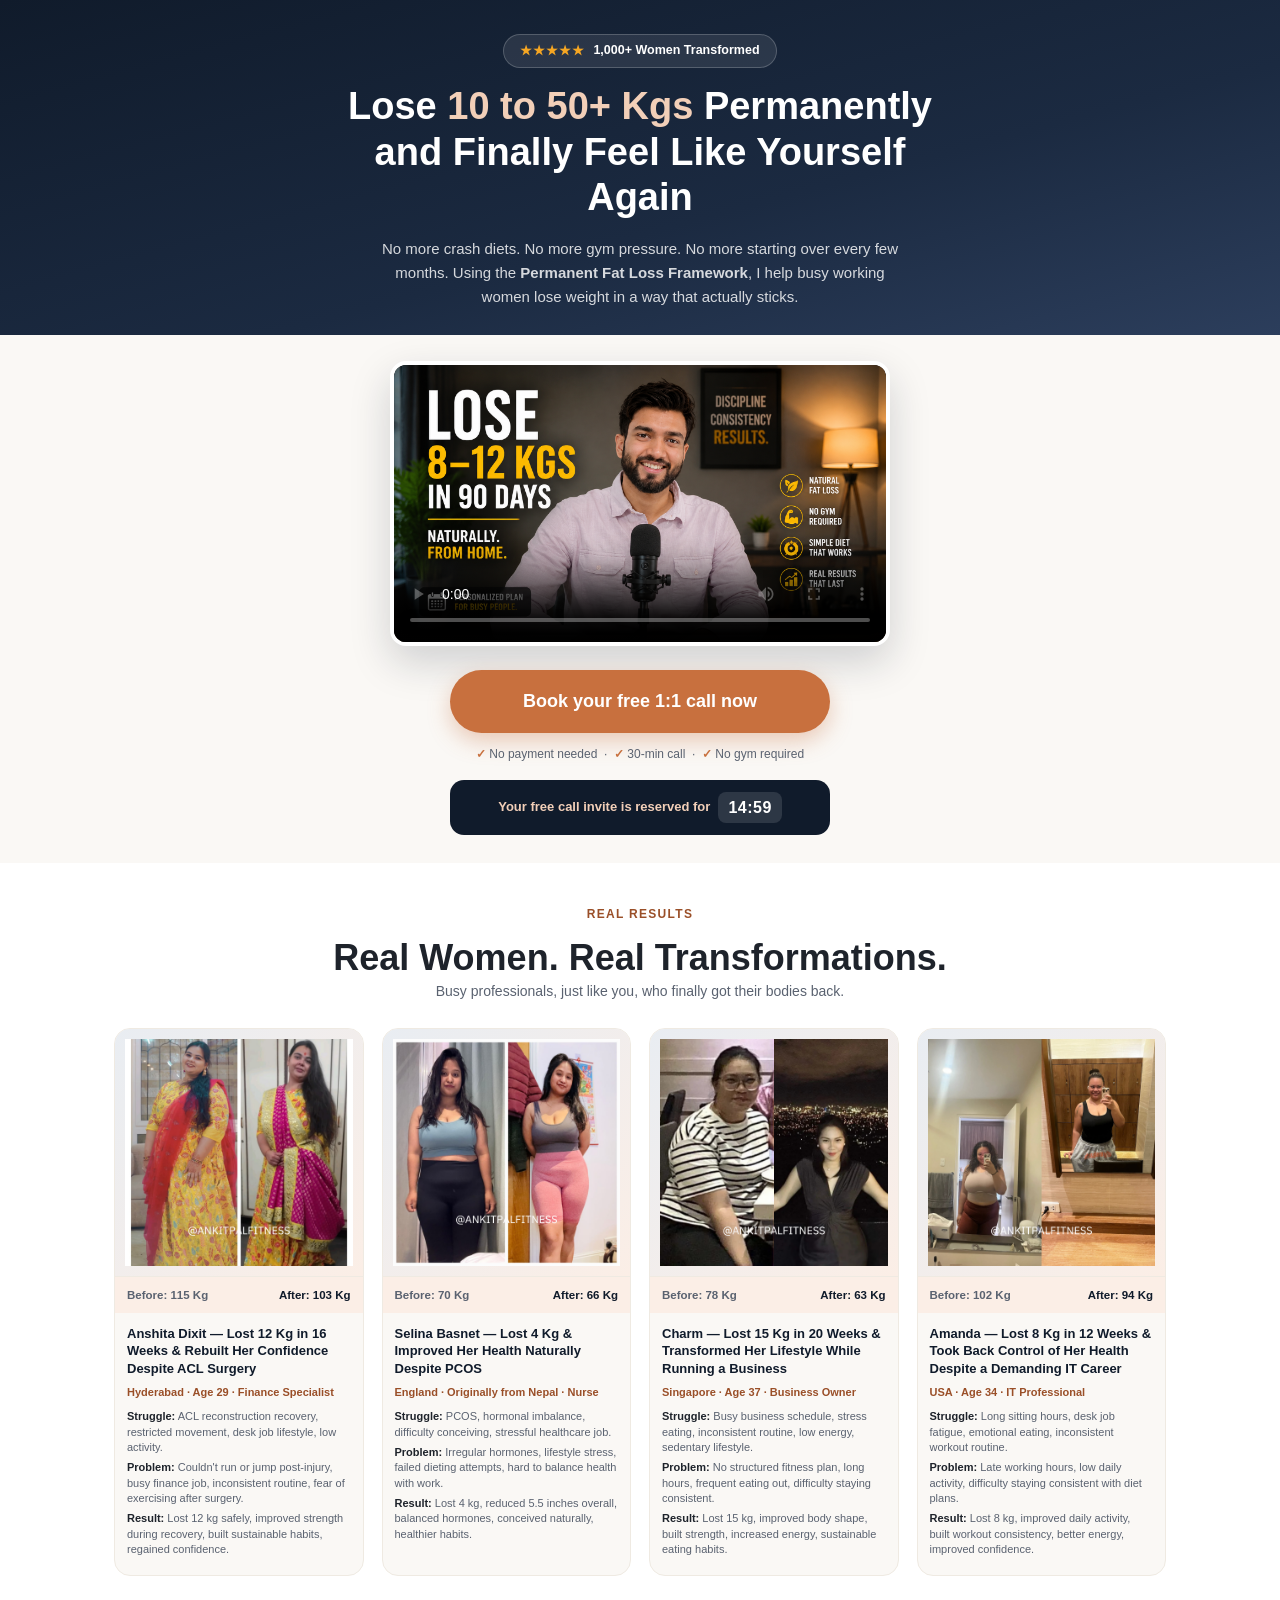
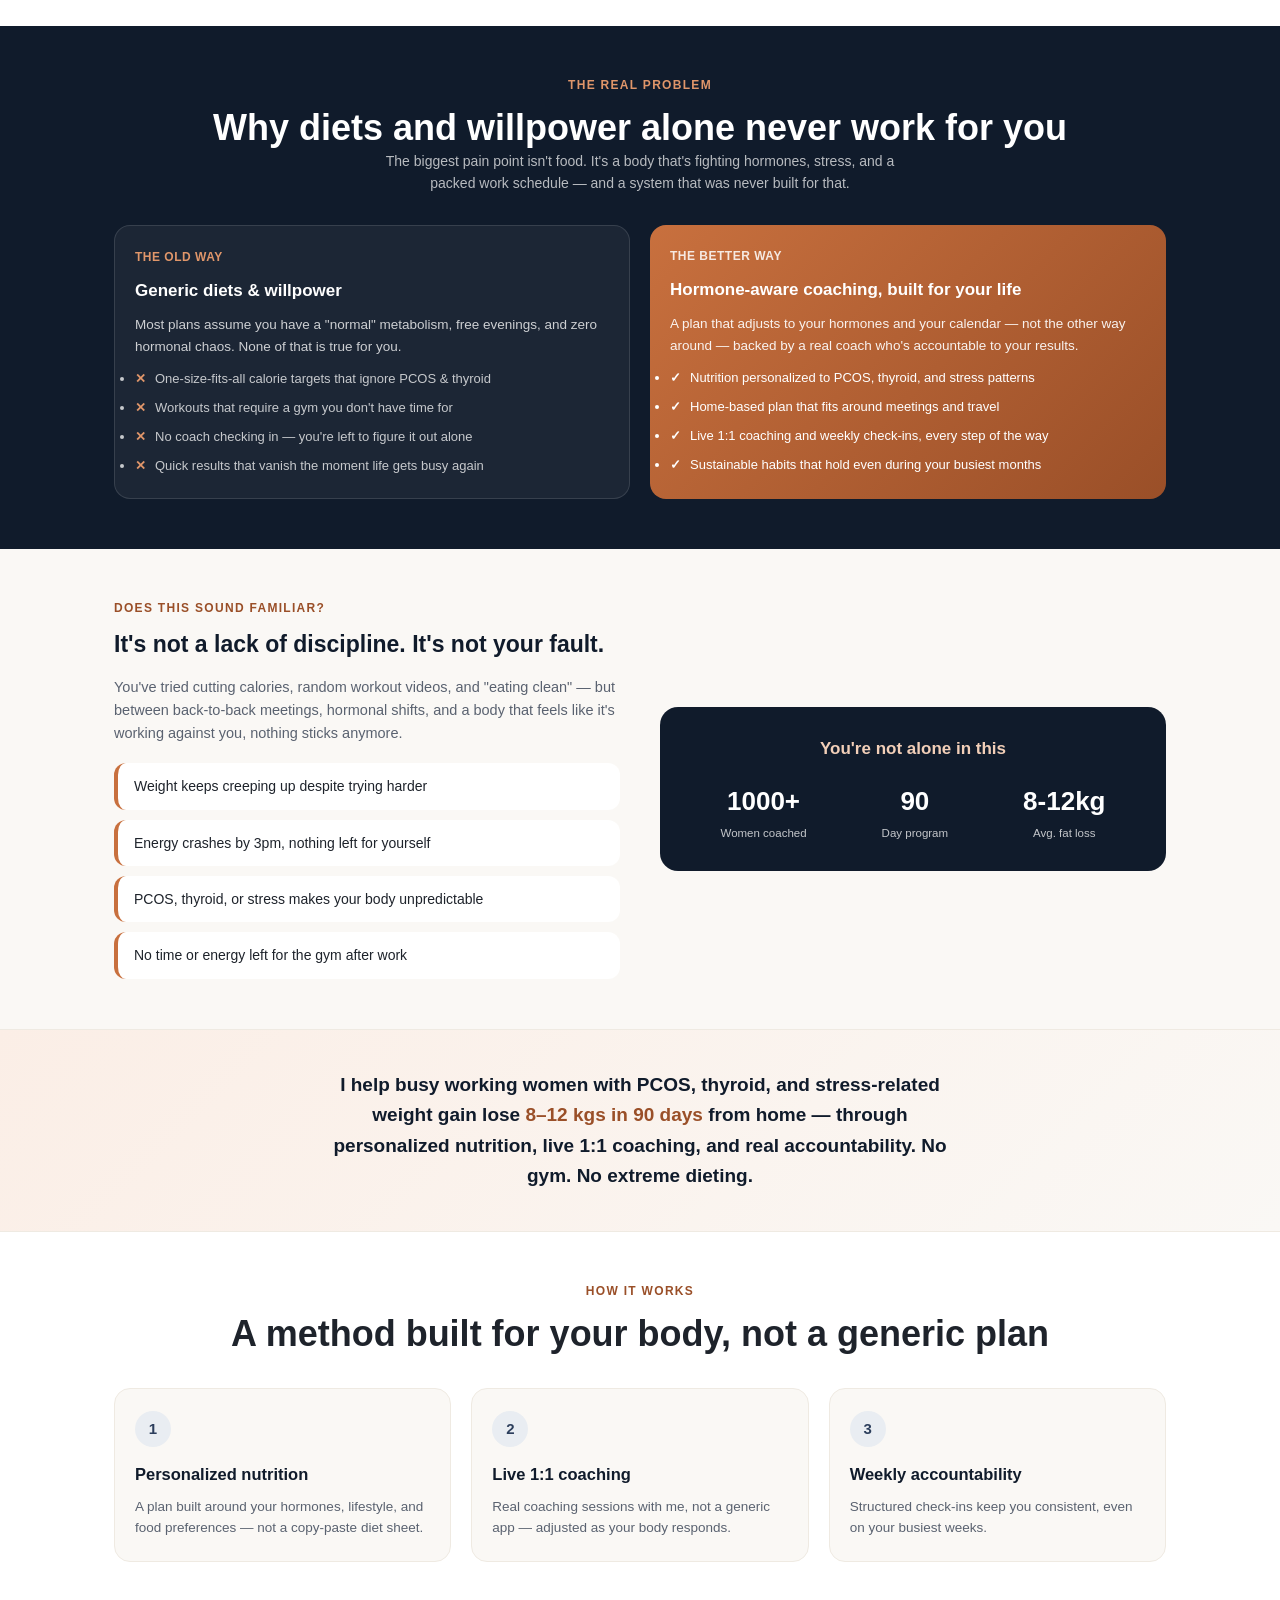
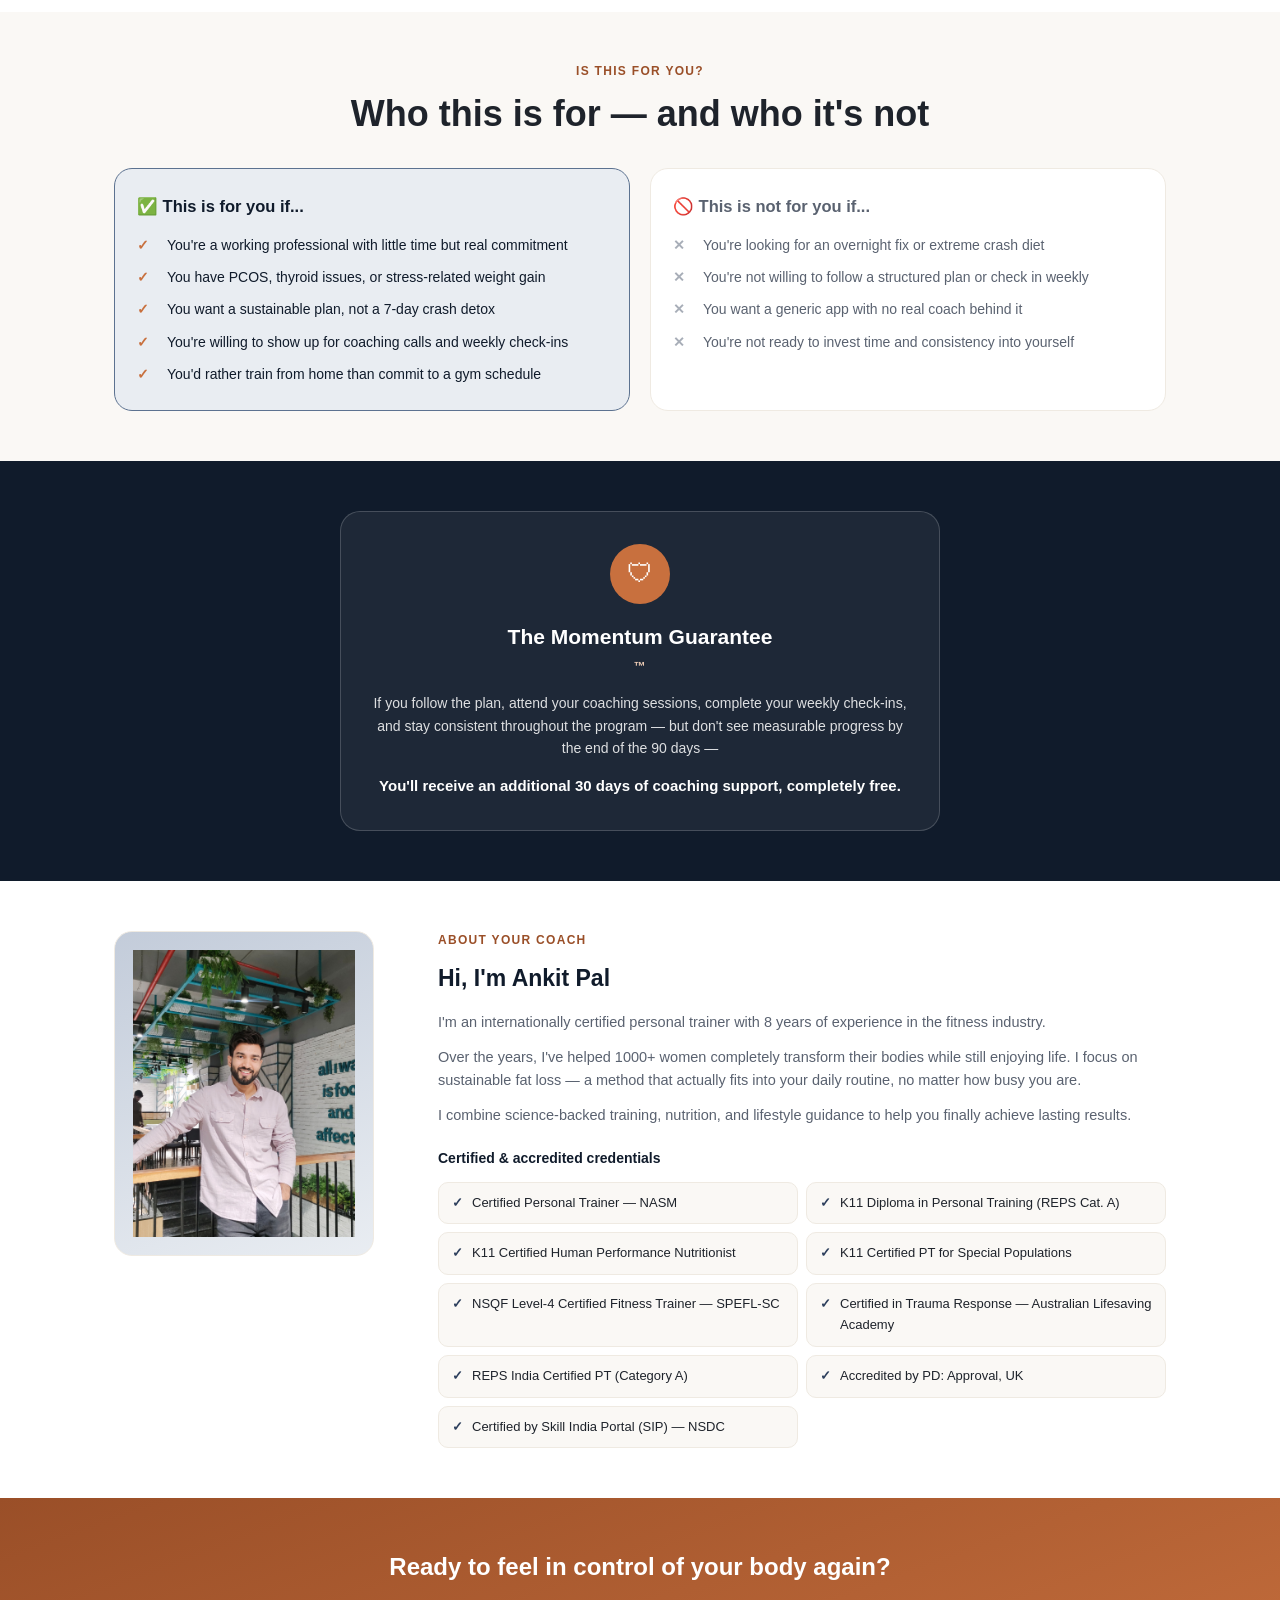
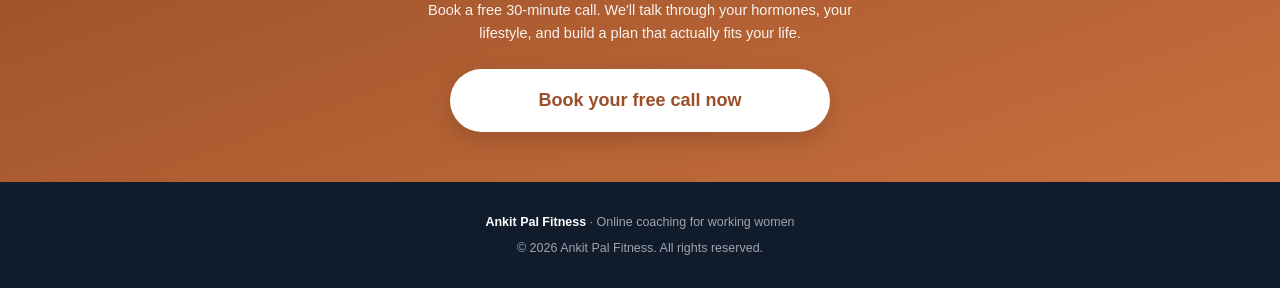
==== index.html @ d2838572 "Changes made in title text" ====
<!DOCTYPE html>
<html lang="en">
<head>
<meta charset="UTF-8">
<meta name="viewport" content="width=device-width, initial-scale=1.0">

  <!-- Meta Pixel Code -->
<script>
!function(f,b,e,v,n,t,s)
{
if(f.fbq)return;
n=f.fbq=function(){n.callMethod?
n.callMethod.apply(n,arguments):n.queue.push(arguments)};
if(!f._fbq)f._fbq=n;
n.push=n;
n.loaded=!0;
n.version='2.0';
n.queue=[];
t=b.createElement(e);
t.async=!0;
t.src=v;
s=b.getElementsByTagName(e)[0];
s.parentNode.insertBefore(t,s);
}(window, document,'script',
'https://connect.facebook.net/en_US/fbevents.js');

fbq('init', '631605323343156');

fbq('track', 'PageView');
</script>

<noscript>
<img height="1" width="1" style="display:none"
src="https://www.facebook.com/tr?id=631605323343156&ev=PageView&noscript=1"/>
</noscript>
<!-- End Meta Pixel Code -->

  <!-- SEO -->
<title>Lose 10 to 50+ Kgs Permanently | Ankit Pal Fitness</title>
<meta name="description" content="Personalized nutrition, fat loss coaching, and home workouts for busy working women. Lose 10 to 50+ Kgs Permanently naturally without extreme dieting.">

<!-- Open Graph for WhatsApp, Facebook, Instagram -->
<meta property="og:type" content="website">
<meta property="og:title" content="Lose 10 to 50+ Kgs Permanently | Ankit Pal Fitness">
<meta property="og:description" content="Watch this free video to discover how busy women can lose weight naturally from home without extreme dieting.">

<meta property="og:image" content="https://ankitpalfitness.com/images/video-chat-thumbnail.png">

<meta property="og:url" content="https://ankitpalfitness.com">

<!-- Twitter / X preview -->
<meta name="twitter:card" content="summary_large_image">
<meta name="twitter:title" content="Lose 10 to 50+ Kgs Permanently | Ankit Pal Fitness">
<meta name="twitter:description" content="Watch this free video and discover the method helping busy women lose weight naturally.">
<meta name="twitter:image" content="https://ankitpalfitness.com/images/video-chat-thumbnail.jpg">

  <link rel="stylesheet" href="css/style.css">

<title>Lose 10 to 50+ Kgs Permanently | Ankit Pal Fitness</title>
</head>
<body>

<section class="hero">
  <div class="container hero-inner">
    <div class="hero-badge" style="background:rgba(255,255,255,0.09);border:1px solid rgba(255,255,255,0.2);color:#fff;gap:8px;">
      <span style="color:#F5A623;font-size:13px;letter-spacing:1px;">&#9733;&#9733;&#9733;&#9733;&#9733;</span>
      <span style="font-weight:700;">1,000+ Women Transformed</span>
    </div>
    <h1>Lose <span class="accent">10 to 50+ Kgs</span> Permanently and Finally Feel Like Yourself Again</h1>
    <p class="sub" style="margin-top:16px;">No more crash diets. No more gym pressure. No more starting over every few months. Using the <strong>Permanent Fat Loss Framework</strong>, I help busy working women lose weight in a way that actually sticks.</p>
  </div>
</section>

<section class="vsl-section" id="vsl">
  <div class="container">
    <div class="video-wrap">
      <video 
        controls
    playsinline
    preload="metadata"
    controlsList="nodownload"
    poster="images/video-thumbnail.png">
    
    <source src="videos/vsl.mp4" type="video/mp4">

    Your browser does not support the video tag.
    </div>
    <div class="vsl-cta-wrap">
      <a href="/apply/" class="btn-primary btn-pulse">Book your free 1:1 call now</a>
      <p class="vsl-note" style="font-size:12px;white-space:nowrap;">
        <span style="color:#C8703E;font-weight:800;">&#10003;</span> No payment needed
        &nbsp;&middot;&nbsp;
        <span style="color:#C8703E;font-weight:800;">&#10003;</span> 30-min call
        &nbsp;&middot;&nbsp;
        <span style="color:#C8703E;font-weight:800;">&#10003;</span> No gym required
      </p>
      <div class="timer-box">
        <span class="label">Your free call invite is reserved for</span>
        <span class="clock" id="countdown">15:00</span>
      </div>
    </div>
  </div>
</section>

<section class="transform-section">
  <div class="container">
    <div class="transform-header">
      <div class="section-tag">Real results</div>
      <h2 class="section-title">Real Women. Real Transformations.</h2>
      <p class="section-sub">Busy professionals, just like you, who finally got their bodies back.</p>
    </div>
    <div class="transform-grid">

      <div class="transform-card">
        <img class="transform-img" src="images/anshita.jpg" loading="lazy" alt="Anshita Transformation">
        <div class="transform-weights"><span class="before">Before: 115 Kg</span><span>After: 103 Kg</span></div>
        <div class="transform-info">
          <div class="headline">Anshita Dixit — Lost 12 Kg in 16 Weeks &amp; Rebuilt Her Confidence Despite ACL Surgery</div>
          <div class="meta">Hyderabad · Age 29 · Finance Specialist</div>
          <div class="transform-detail"><b>Struggle:</b> ACL reconstruction recovery, restricted movement, desk job lifestyle, low activity.</div>
          <div class="transform-detail"><b>Problem:</b> Couldn't run or jump post-injury, busy finance job, inconsistent routine, fear of exercising after surgery.</div>
          <div class="transform-detail"><b>Result:</b> Lost 12 kg safely, improved strength during recovery, built sustainable habits, regained confidence.</div>
        </div>
      </div>

      <div class="transform-card">
        <img class="transform-img" src="images/selina.jpg" loading="lazy" alt="Selina Transformation">
        <div class="transform-weights"><span class="before">Before: 70 Kg</span><span>After: 66 Kg</span></div>
        <div class="transform-info">
          <div class="headline">Selina Basnet — Lost 4 Kg &amp; Improved Her Health Naturally Despite PCOS</div>
          <div class="meta">England · Originally from Nepal · Nurse</div>
          <div class="transform-detail"><b>Struggle:</b> PCOS, hormonal imbalance, difficulty conceiving, stressful healthcare job.</div>
          <div class="transform-detail"><b>Problem:</b> Irregular hormones, lifestyle stress, failed dieting attempts, hard to balance health with work.</div>
          <div class="transform-detail"><b>Result:</b> Lost 4 kg, reduced 5.5 inches overall, balanced hormones, conceived naturally, healthier habits.</div>
        </div>
      </div>

      <div class="transform-card">
        <img class="transform-img" src="images/charm.jpg" loading="lazy" alt="Charm Transformation">
        <div class="transform-weights"><span class="before">Before: 78 Kg</span><span>After: 63 Kg</span></div>
        <div class="transform-info">
          <div class="headline">Charm — Lost 15 Kg in 20 Weeks &amp; Transformed Her Lifestyle While Running a Business</div>
          <div class="meta">Singapore · Age 37 · Business Owner</div>
          <div class="transform-detail"><b>Struggle:</b> Busy business schedule, stress eating, inconsistent routine, low energy, sedentary lifestyle.</div>
          <div class="transform-detail"><b>Problem:</b> No structured fitness plan, long hours, frequent eating out, difficulty staying consistent.</div>
          <div class="transform-detail"><b>Result:</b> Lost 15 kg, improved body shape, built strength, increased energy, sustainable eating habits.</div>
        </div>
      </div>

      <div class="transform-card">
        <img class="transform-img" src="images/amanda.jpg" loading="lazy" alt="Amanda Transformation">
        <div class="transform-weights"><span class="before">Before: 102 Kg</span><span>After: 94 Kg</span></div>
        <div class="transform-info">
          <div class="headline">Amanda — Lost 8 Kg in 12 Weeks &amp; Took Back Control of Her Health Despite a Demanding IT Career</div>
          <div class="meta">USA · Age 34 · IT Professional</div>
          <div class="transform-detail"><b>Struggle:</b> Long sitting hours, desk job fatigue, emotional eating, inconsistent workout routine.</div>
          <div class="transform-detail"><b>Problem:</b> Late working hours, low daily activity, difficulty staying consistent with diet plans.</div>
          <div class="transform-detail"><b>Result:</b> Lost 8 kg, improved daily activity, built workout consistency, better energy, improved confidence.</div>
        </div>
      </div>

    </div>
  </div>
</section>

<section class="painpoint-section">
  <div class="container">
    <div class="painpoint-header">
      <div class="section-tag">The real problem</div>
      <h2 class="section-title">Why diets and willpower alone never work for you</h2>
      <p class="section-sub" style="color:rgba(255,255,255,0.7);">The biggest pain point isn't food. It's a body that's fighting hormones, stress, and a packed work schedule &mdash; and a system that was never built for that.</p>
    </div>
    <div class="painpoint-grid">
      <div class="pp-card pp-old">
        <div class="tag">The Old Way</div>
        <h3>Generic diets &amp; willpower</h3>
        <p>Most plans assume you have a "normal" metabolism, free evenings, and zero hormonal chaos. None of that is true for you.</p>
        <ul>
          <li>One-size-fits-all calorie targets that ignore PCOS &amp; thyroid</li>
          <li>Workouts that require a gym you don't have time for</li>
          <li>No coach checking in — you're left to figure it out alone</li>
          <li>Quick results that vanish the moment life gets busy again</li>
        </ul>
      </div>
      <div class="pp-card pp-new">
        <div class="tag">The Better Way</div>
        <h3>Hormone-aware coaching, built for your life</h3>
        <p>A plan that adjusts to your hormones and your calendar — not the other way around — backed by a real coach who's accountable to your results.</p>
        <ul>
          <li>Nutrition personalized to PCOS, thyroid, and stress patterns</li>
          <li>Home-based plan that fits around meetings and travel</li>
          <li>Live 1:1 coaching and weekly check-ins, every step of the way</li>
          <li>Sustainable habits that hold even during your busiest months</li>
        </ul>
      </div>
    </div>
  </div>
</section>

<section class="problem-section">
  <div class="container">
    <div class="problem-text">
      <div class="section-tag">Does this sound familiar?</div>
      <h2>It's not a lack of discipline. It's not your fault.</h2>
      <p>You've tried cutting calories, random workout videos, and "eating clean" — but between back-to-back meetings, hormonal shifts, and a body that feels like it's working against you, nothing sticks anymore.</p>
      <div class="problem-list">
        <div class="problem-item">Weight keeps creeping up despite trying harder</div>
        <div class="problem-item">Energy crashes by 3pm, nothing left for yourself</div>
        <div class="problem-item">PCOS, thyroid, or stress makes your body unpredictable</div>
        <div class="problem-item">No time or energy left for the gym after work</div>
      </div>
    </div>
    <div class="problem-visual">
      <h3>You're not alone in this</h3>
      <div class="stat-row">
        <div class="stat-box"><div class="num">1000+</div><div class="label">Women coached</div></div>
        <div class="stat-box"><div class="num">90</div><div class="label">Day program</div></div>
        <div class="stat-box"><div class="num">8-12kg</div><div class="label">Avg. fat loss</div></div>
      </div>
    </div>
  </div>
</section>

<section class="solution-band">
  <div class="container solution-inner">
    <h2>I help busy working women with PCOS, thyroid, and stress-related weight gain lose <b>8–12 kgs in 90 days</b> from home — through personalized nutrition, live 1:1 coaching, and real accountability. No gym. No extreme dieting.</h2>
  </div>
</section>

<section class="method-section">
  <div class="container">
    <div class="method-header">
      <div class="section-tag">How it works</div>
      <h2 class="section-title">A method built for your body, not a generic plan</h2>
    </div>
    <div class="method-grid">
      <div class="method-card">
        <div class="method-num">1</div>
        <h3>Personalized nutrition</h3>
        <p>A plan built around your hormones, lifestyle, and food preferences — not a copy-paste diet sheet.</p>
      </div>
      <div class="method-card">
        <div class="method-num">2</div>
        <h3>Live 1:1 coaching</h3>
        <p>Real coaching sessions with me, not a generic app — adjusted as your body responds.</p>
      </div>
      <div class="method-card">
        <div class="method-num">3</div>
        <h3>Weekly accountability</h3>
        <p>Structured check-ins keep you consistent, even on your busiest weeks.</p>
      </div>
    </div>
  </div>
</section>

<section class="fit-section">
  <div class="container">
    <div class="method-header">
      <div class="section-tag">Is this for you?</div>
      <h2 class="section-title">Who this is for — and who it's not</h2>
    </div>
    <div class="fit-grid">
      <div class="fit-card yes">
        <h3>✅ This is for you if...</h3>
        <div class="fit-list">
          <div class="fit-item"><span class="fit-icon">✓</span>You're a working professional with little time but real commitment</div>
          <div class="fit-item"><span class="fit-icon">✓</span>You have PCOS, thyroid issues, or stress-related weight gain</div>
          <div class="fit-item"><span class="fit-icon">✓</span>You want a sustainable plan, not a 7-day crash detox</div>
          <div class="fit-item"><span class="fit-icon">✓</span>You're willing to show up for coaching calls and weekly check-ins</div>
          <div class="fit-item"><span class="fit-icon">✓</span>You'd rather train from home than commit to a gym schedule</div>
        </div>
      </div>
      <div class="fit-card no">
        <h3>🚫 This is not for you if...</h3>
        <div class="fit-list">
          <div class="fit-item"><span class="fit-icon">✕</span>You're looking for an overnight fix or extreme crash diet</div>
          <div class="fit-item"><span class="fit-icon">✕</span>You're not willing to follow a structured plan or check in weekly</div>
          <div class="fit-item"><span class="fit-icon">✕</span>You want a generic app with no real coach behind it</div>
          <div class="fit-item"><span class="fit-icon">✕</span>You're not ready to invest time and consistency into yourself</div>
        </div>
      </div>
    </div>
  </div>
</section>

<section class="guarantee-section">
  <div class="container">
    <div class="guarantee-box">
      <div class="guarantee-badge">🛡</div>
      <h2>The Momentum Guarantee</h2>
      <div class="tm">™</div>
      <p>If you follow the plan, attend your coaching sessions, complete your weekly check-ins, and stay consistent throughout the program — but don't see measurable progress by the end of the 90 days —</p>
      <p class="highlight">You'll receive an additional 30 days of coaching support, completely free.</p>
    </div>
  </div>
</section>

<section class="about-section">
  <div class="container">
    <img class="about-photo" src="images/ankit.jpg" loading="lazy" alt="Ankit Pal Fitness Coach">
    <div class="about-text">
      <div class="section-tag">About your coach</div>
      <h2>Hi, I'm Ankit Pal</h2>
      <p>I'm an internationally certified personal trainer with 8 years of experience in the fitness industry.</p>
      <p>Over the years, I've helped 1000+ women completely transform their bodies while still enjoying life. I focus on sustainable fat loss — a method that actually fits into your daily routine, no matter how busy you are.</p>
      <p>I combine science-backed training, nutrition, and lifestyle guidance to help you finally achieve lasting results.</p>
      <div class="cred-title">Certified &amp; accredited credentials</div>
      <div class="cred-grid">
        <div class="cred-item"><span class="cred-check">✓</span>Certified Personal Trainer — NASM</div>
        <div class="cred-item"><span class="cred-check">✓</span>K11 Diploma in Personal Training (REPS Cat. A)</div>
        <div class="cred-item"><span class="cred-check">✓</span>K11 Certified Human Performance Nutritionist</div>
        <div class="cred-item"><span class="cred-check">✓</span>K11 Certified PT for Special Populations</div>
        <div class="cred-item"><span class="cred-check">✓</span>NSQF Level-4 Certified Fitness Trainer — SPEFL-SC</div>
        <div class="cred-item"><span class="cred-check">✓</span>Certified in Trauma Response — Australian Lifesaving Academy</div>
        <div class="cred-item"><span class="cred-check">✓</span>REPS India Certified PT (Category A)</div>
        <div class="cred-item"><span class="cred-check">✓</span>Accredited by PD: Approval, UK</div>
        <div class="cred-item"><span class="cred-check">✓</span>Certified by Skill India Portal (SIP) — NSDC</div>
      </div>
    </div>
  </div>
</section>

<section class="final-cta">
  <div class="container">
    <h2>Ready to feel in control of your body again?</h2>
    <p>Book a free 30-minute call. We'll talk through your hormones, your lifestyle, and build a plan that actually fits your life.</p>
    <a href="/apply/" class="btn-primary btn-pulse">Book your free call now</a>
  </div>
</section>

<footer>
  <div class="container">
    <p><b>Ankit Pal Fitness</b> · Online coaching for working women </p>
    <p style="margin-top:6px;">© 2026 Ankit Pal Fitness. All rights reserved.</p>
  </div>
</footer>

<div class="sticky-cta">
  <a href="/apply/" class="btn-primary">Book your free call →</a>
</div>

<div class="proof-popup" id="proofPopup">
  <div class="proof-avatar" id="proofAvatar">PS</div>
  <div class="proof-text">
    <b id="proofName">Priya Sharma</b> just booked her free call<br>
    <span class="loc"><span class="proof-dot"></span><span id="proofCity">Mumbai, India</span></span>
  </div>
</div>

<script src="js/script.js"></script>
<script>

// Track every Calendly button click

document.querySelectorAll('a[href*="/apply/"]').forEach(function(btn){

btn.addEventListener("click",function(){

fbq('trackCustom','Calendly_Click');

});

});

</script>

</body>
</html>
---- css/style.css ----
:root{
    --navy-50:#E9EDF2; --navy-100:#C3CCDA; --navy-300:#5C7290; --navy-500:#2C3E5C; --navy-700:#1B2A41; --navy-900:#101B2B;
    --terra-50:#FBEEE6; --terra-100:#F2CFB8; --terra-300:#E0966A; --terra-500:#C8703E; --terra-700:#9A4F28;
    --cream:#FAF8F5; --cream-deep:#EFEAE2;
    --ink:#1E232B; --ink-soft:#5A6270;
    --white:#FFFFFF;
  }
  *{margin:0;padding:0;box-sizing:border-box;-webkit-tap-highlight-color:transparent;}
  html{scroll-behavior:smooth;}
  body{font-family:'Segoe UI',-apple-system,BlinkMacSystemFont,Arial,sans-serif;background:var(--cream);color:var(--ink);line-height:1.6;overflow-x:hidden;font-size:15px;}
  img{max-width:100%;display:block;}
  .container{max-width:1100px;margin:0 auto;padding:0 18px;}
  a{text-decoration:none;}

.btn-primary {
    display:flex;
    align-items:center;
    justify-content:center;
    gap:10px;
    background:var(--terra-500);
    color:#fff;
    font-weight:700;
    font-size:clamp(15px, 4vw, 18px);
    padding:18px 28px;
    border-radius:50px;
    border:none;
    cursor:pointer;
    width:100%;
    max-width:380px;
    margin:0 auto;
    box-shadow:0 8px 22px rgba(200,112,62,0.35);
    min-height:56px;
    transition:0.2s ease;
}
  .btn-pulse{animation:pulse 2.2s infinite;}
  @keyframes pulse{
    0%{box-shadow:0 8px 22px rgba(200,112,62,0.35),0 0 0 0 rgba(200,112,62,0.45);}
    70%{box-shadow:0 8px 22px rgba(200,112,62,0.35),0 0 0 12px rgba(200,112,62,0);}
    100%{box-shadow:0 8px 22px rgba(200,112,62,0.35),0 0 0 0 rgba(200,112,62,0);}
  }

  /* ===== Hero ===== */
  .hero{background:linear-gradient(165deg, var(--navy-900) 0%, var(--navy-700) 60%, var(--navy-500) 100%);color:#fff;padding:34px 0 26px;}
  .hero-inner{text-align:center;max-width:680px;margin:0 auto;}
  .hero-badge{display:inline-flex;align-items:center;gap:7px;background:rgba(255,255,255,0.1);border:1px solid rgba(255,255,255,0.22);color:var(--terra-100);font-size:12.5px;font-weight:600;padding:7px 16px;border-radius:50px;margin-bottom:16px;line-height:1.4;}
  .hero h1 {
    font-size: clamp(30px, 6vw, 48px);
    font-weight: 800;
    line-height: 1.2;
}
  .hero h1 .accent{color:var(--terra-100);}
  .hero p.sub{font-size:15px;color:rgba(255,255,255,0.82);max-width:540px;margin:0 auto;}

  /* ===== VSL ===== */
  .vsl-section{padding:26px 0 28px;text-align:center;}
  .video-wrap{
    max-width:500px;
    margin:0 auto;
    border-radius:16px;
    overflow:hidden;
    box-shadow:0 16px 40px rgba(16,27,43,0.18);
    border:4px solid #fff;
    background:#000;
}

.video-wrap video{
    width:100%;
    height:auto;
    display:block;
}
  .vsl-cta-wrap{margin-top:24px;}
  .vsl-note{margin-top:12px;font-size:13px;color:var(--ink-soft);}

  .timer-box{max-width:380px;margin:16px auto 0;background:var(--navy-900);color:#fff;border-radius:14px;padding:12px 16px;display:flex;align-items:center;justify-content:center;gap:8px;font-size:13px;flex-wrap:wrap;}
  .timer-box .label{color:var(--terra-100);font-weight:600;}
  .timer-box .clock{font-weight:800;font-size:16px;letter-spacing:0.5px;background:rgba(255,255,255,0.12);padding:3px 10px;border-radius:8px;}

  .section-tag{color:var(--terra-700);font-weight:700;font-size:12px;letter-spacing:1.3px;text-transform:uppercase;margin-bottom:10px;}
  .section-title {
    font-size: clamp(24px, 5vw, 36px);
    line-height: 1.25;
}
  .section-sub{font-size:14px;color:var(--ink-soft);max-width:520px;margin:0 auto 24px;}

  /* ===== Transformations: 2-up grid ===== */
  .transform-section{padding:42px 0 50px;background:#fff;}
  .transform-header{text-align:center;margin-bottom:26px;}
  .transform-grid{display:grid;grid-template-columns:1fr 1fr;gap:14px;}
  .transform-card{border-radius:16px;overflow:hidden;border:1px solid var(--cream-deep);background:var(--cream);display:flex;flex-direction:column;}
  .transform-img{width:100%;aspect-ratio:1/1;background:linear-gradient(135deg, var(--navy-50), var(--terra-50));display:flex;align-items:center;justify-content:center;color:var(--navy-500);font-size:11.5px;text-align:center;padding:10px;font-weight:600;border-bottom:1px solid var(--cream-deep);}
  .transform-weights{display:flex;justify-content:space-between;padding:9px 12px;font-size:11.5px;font-weight:700;color:var(--navy-900);background:var(--terra-50);}
  .transform-weights span.before{color:var(--ink-soft);font-weight:600;}
  .transform-info{padding:12px;flex:1;}
  .transform-info .headline{font-weight:700;font-size:13px;color:var(--navy-900);line-height:1.35;margin-bottom:6px;}
  .transform-info .meta{font-size:11px;color:var(--terra-700);font-weight:600;margin-bottom:8px;}
  .transform-detail{font-size:11px;color:var(--ink-soft);margin-bottom:5px;line-height:1.4;}
  .transform-detail b{color:var(--ink);font-weight:700;}

  /* ===== Pain point / old way section ===== */
  .painpoint-section{padding:50px 0;background:var(--navy-900);color:#fff;}
  .painpoint-header{text-align:center;margin-bottom:30px;}
  .painpoint-header .section-tag{color:var(--terra-300);}
  .painpoint-header .section-title{color:#fff;}
  .painpoint-grid{display:flex;flex-direction:column;gap:16px;}
  .pp-card{border-radius:16px;padding:22px 20px;}
  .pp-old{background:rgba(255,255,255,0.05);border:1.5px solid rgba(255,255,255,0.12);}
  .pp-old .tag{color:var(--terra-300);font-weight:700;font-size:12px;letter-spacing:0.5px;text-transform:uppercase;margin-bottom:10px;}
  .pp-old h3{font-size:17px;font-weight:700;margin-bottom:10px;}
  .pp-old p{font-size:13.5px;color:rgba(255,255,255,0.78);}
  .pp-old ul{margin-top:12px;display:flex;flex-direction:column;gap:8px;}
  .pp-old li{font-size:13px;color:rgba(255,255,255,0.75);padding-left:20px;position:relative;}
  .pp-old li::before{content:'✕';position:absolute;left:0;color:var(--terra-300);font-weight:700;}
  .pp-new{background:linear-gradient(135deg, var(--terra-500), var(--terra-700));border:none;}
  .pp-new .tag{color:rgba(255,255,255,0.85);font-weight:700;font-size:12px;letter-spacing:0.5px;text-transform:uppercase;margin-bottom:10px;}
  .pp-new h3{font-size:17px;font-weight:700;margin-bottom:10px;}
  .pp-new p{font-size:13.5px;color:rgba(255,255,255,0.92);}
  .pp-new ul{margin-top:12px;display:flex;flex-direction:column;gap:8px;}
  .pp-new li{font-size:13px;color:#fff;padding-left:20px;position:relative;font-weight:500;}
  .pp-new li::before{content:'✓';position:absolute;left:0;font-weight:800;}

  /* ===== Problem ===== */
  .problem-section{background:var(--cream);padding:50px 0;}
  .problem-text h2{font-size:23px;font-weight:800;color:var(--navy-900);margin-bottom:16px;line-height:1.35;}
  .problem-text p{font-size:14.5px;color:var(--ink-soft);margin-bottom:14px;}
  .problem-list{margin-top:18px;display:flex;flex-direction:column;gap:10px;}
  .problem-item{display:flex;gap:12px;align-items:flex-start;background:#fff;padding:12px 16px;border-radius:12px;border-left:4px solid var(--terra-500);font-size:14px;font-weight:500;}
  .problem-visual{background:var(--navy-900);border-radius:18px;padding:28px;color:#fff;text-align:center;margin-top:28px;}
  .problem-visual h3{font-size:17px;font-weight:700;margin-bottom:18px;color:var(--terra-100);}
  .stat-row{display:flex;justify-content:space-around;gap:10px;}
  .stat-box .num{font-size:26px;font-weight:800;}
  .stat-box .label{font-size:11.5px;color:rgba(255,255,255,0.75);margin-top:2px;}

  .solution-band{background:linear-gradient(135deg, var(--terra-50), var(--cream));padding:40px 0;border-top:1px solid var(--cream-deep);border-bottom:1px solid var(--cream-deep);}
  .solution-inner{text-align:center;max-width:680px;margin:0 auto;}
  .solution-inner h2{font-size:19px;font-weight:700;color:var(--navy-900);line-height:1.6;}
  .solution-inner h2 b{color:var(--terra-700);}

  .method-section{padding:50px 0;background:#fff;}
  .method-header{text-align:center;margin-bottom:32px;}
  .method-grid{display:flex;flex-direction:column;gap:16px;}
  .method-card{background:var(--cream);border-radius:16px;padding:22px 20px;border:1px solid var(--cream-deep);}
  .method-num{width:36px;height:36px;border-radius:50%;background:var(--navy-50);color:var(--navy-500);display:flex;align-items:center;justify-content:center;font-weight:800;font-size:15px;margin-bottom:14px;}
  .method-card h3{font-size:16.5px;font-weight:700;color:var(--navy-900);margin-bottom:8px;}
  .method-card p{font-size:13.5px;color:var(--ink-soft);}

  /* ===== Who it's for / not for ===== */
  .fit-section{padding:50px 0;background:var(--cream);}
  .fit-grid{display:flex;flex-direction:column;gap:16px;}
  .fit-card{border-radius:18px;padding:24px 22px;border:1.5px solid var(--cream-deep);background:#fff;}
  .fit-card.yes{border-color:var(--navy-300);background:var(--navy-50);}
  .fit-card.no{border-color:var(--cream-deep);}
  .fit-card h3{font-size:16.5px;font-weight:800;margin-bottom:14px;display:flex;align-items:center;gap:8px;}
  .fit-card.yes h3{color:var(--navy-900);}
  .fit-card.no h3{color:var(--ink-soft);}
  .fit-list{display:flex;flex-direction:column;gap:10px;}
  .fit-item{display:flex;gap:10px;align-items:flex-start;font-size:14px;}
  .fit-card.yes .fit-item{color:var(--navy-900);font-weight:500;}
  .fit-card.no .fit-item{color:var(--ink-soft);}
  .fit-icon{flex-shrink:0;font-weight:800;width:20px;}
  .fit-card.yes .fit-icon{color:var(--terra-500);}
  .fit-card.no .fit-icon{color:#A8AEB8;}

  .guarantee-section{padding:50px 0;background:var(--navy-900);}
  .guarantee-box{max-width:600px;margin:0 auto;background:rgba(255,255,255,0.06);border:1.5px solid rgba(255,255,255,0.18);border-radius:20px;padding:32px 26px;text-align:center;color:#fff;}
  .guarantee-badge{width:60px;height:60px;border-radius:50%;background:var(--terra-500);display:flex;align-items:center;justify-content:center;margin:0 auto 16px;font-size:26px;}
  .guarantee-box h2{font-size:21px;font-weight:800;margin-bottom:4px;}
  .guarantee-box .tm{font-size:12px;color:var(--terra-100);font-weight:600;letter-spacing:0.5px;margin-bottom:16px;}
  .guarantee-box p{font-size:14px;color:rgba(255,255,255,0.85);}
  .guarantee-box p.highlight{color:#fff;font-weight:600;margin-top:14px;font-size:15px;}

  .about-section{padding:50px 0;background:#fff;}
  .about-photo{width:100%;max-width:260px;margin:0 auto 28px;aspect-ratio:4/5;border-radius:18px;background:linear-gradient(160deg, var(--navy-100), var(--navy-50));display:flex;align-items:center;justify-content:center;color:var(--navy-500);font-weight:600;font-size:13px;text-align:center;padding:18px;border:1px solid var(--cream-deep);}
  .about-text h2{font-size:23px;font-weight:800;color:var(--navy-900);margin-bottom:14px;}
  .about-text p{font-size:14.5px;color:var(--ink-soft);margin-bottom:12px;}
  .cred-title{font-size:14px;font-weight:700;color:var(--navy-900);margin:20px 0 12px;}
  .cred-grid{display:flex;flex-direction:column;gap:8px;}
  .cred-item{display:flex;gap:9px;align-items:flex-start;font-size:13px;color:var(--ink);background:var(--cream);padding:10px 13px;border-radius:10px;border:1px solid var(--cream-deep);}
  .cred-check{color:var(--navy-500);font-weight:800;flex-shrink:0;}

  .final-cta{background:linear-gradient(160deg, var(--terra-700), var(--terra-500));padding:50px 0;text-align:center;color:#fff;}
  .final-cta h2{font-size:24px;font-weight:800;margin-bottom:12px;}
  .final-cta p{font-size:14.5px;color:rgba(255,255,255,0.92);max-width:480px;margin:0 auto 24px;}
  .final-cta .btn-primary{background:#fff;color:var(--terra-700);box-shadow:0 8px 22px rgba(0,0,0,0.15);}

  footer{background:var(--navy-900);color:rgba(255,255,255,0.6);text-align:center;padding:24px 0 90px;font-size:12.5px;}
  footer b{color:#fff;}

  .sticky-cta{position:fixed;bottom:0;left:0;right:0;background:#fff;padding:10px 16px;box-shadow:0 -6px 20px rgba(0,0,0,0.1);z-index:999;display:flex;align-items:center;justify-content:center;}
  .sticky-cta .btn-primary{padding:13px 20px;font-size:14.5px;}

  .proof-popup{position:fixed;bottom:78px;left:10px;max-width:230px;background:#fff;border-radius:14px;box-shadow:0 10px 28px rgba(0,0,0,0.16);border:1px solid var(--cream-deep);padding:10px 12px;display:flex;align-items:center;gap:10px;z-index:998;transform:translateY(20px);opacity:0;transition:transform 0.35s ease, opacity 0.35s ease;}
  .proof-popup.show{transform:translateY(0);opacity:1;}
  .proof-avatar{width:34px;height:34px;border-radius:50%;background:var(--navy-500);color:#fff;display:flex;align-items:center;justify-content:center;font-weight:700;font-size:12.5px;flex-shrink:0;}
  .proof-text{font-size:11.5px;color:var(--ink);line-height:1.35;}
  .proof-text b{color:var(--navy-900);}
  .proof-text .loc{color:var(--ink-soft);display:flex;align-items:center;gap:3px;}
  .proof-dot{width:6px;height:6px;border-radius:50%;background:#3DBA6E;display:inline-block;margin-right:4px;flex-shrink:0;animation:blink 1.6s infinite;}
  @keyframes blink{0%,100%{opacity:1;}50%{opacity:0.3;}}

  @media (min-width:700px){
    .container{padding:0 24px;}
    .hero h1{font-size:38px;}
    .problem-section .container{display:grid;grid-template-columns:1fr 1fr;gap:40px;align-items:center;}
    .problem-visual{margin-top:0;}
    .method-grid{display:grid;grid-template-columns:repeat(3,1fr);gap:20px;}
    .about-section .container{display:grid;grid-template-columns:280px 1fr;gap:44px;align-items:start;}
    .about-photo{margin:0;}
    .cred-grid{display:grid;grid-template-columns:1fr 1fr;gap:8px;}
    .transform-grid{grid-template-columns:repeat(4,1fr);gap:18px;}
    .painpoint-grid{display:grid;grid-template-columns:1fr 1fr;gap:20px;}
    .fit-grid{display:grid;grid-template-columns:1fr 1fr;gap:20px;}
    .btn-primary{font-size:18px;padding:17px 36px;}
    .sticky-cta{display:none;}
    footer{padding:30px 0;}
  }

  @media (max-width: 400px) {

    .transform-grid {
        grid-template-columns: 1fr;
    }

    .transform-card {
        max-width: 340px;
        margin: 0 auto;
    }

    .transform-info {
        padding:16px;
    }

    .transform-info .headline {
        font-size:14px;
    }

}
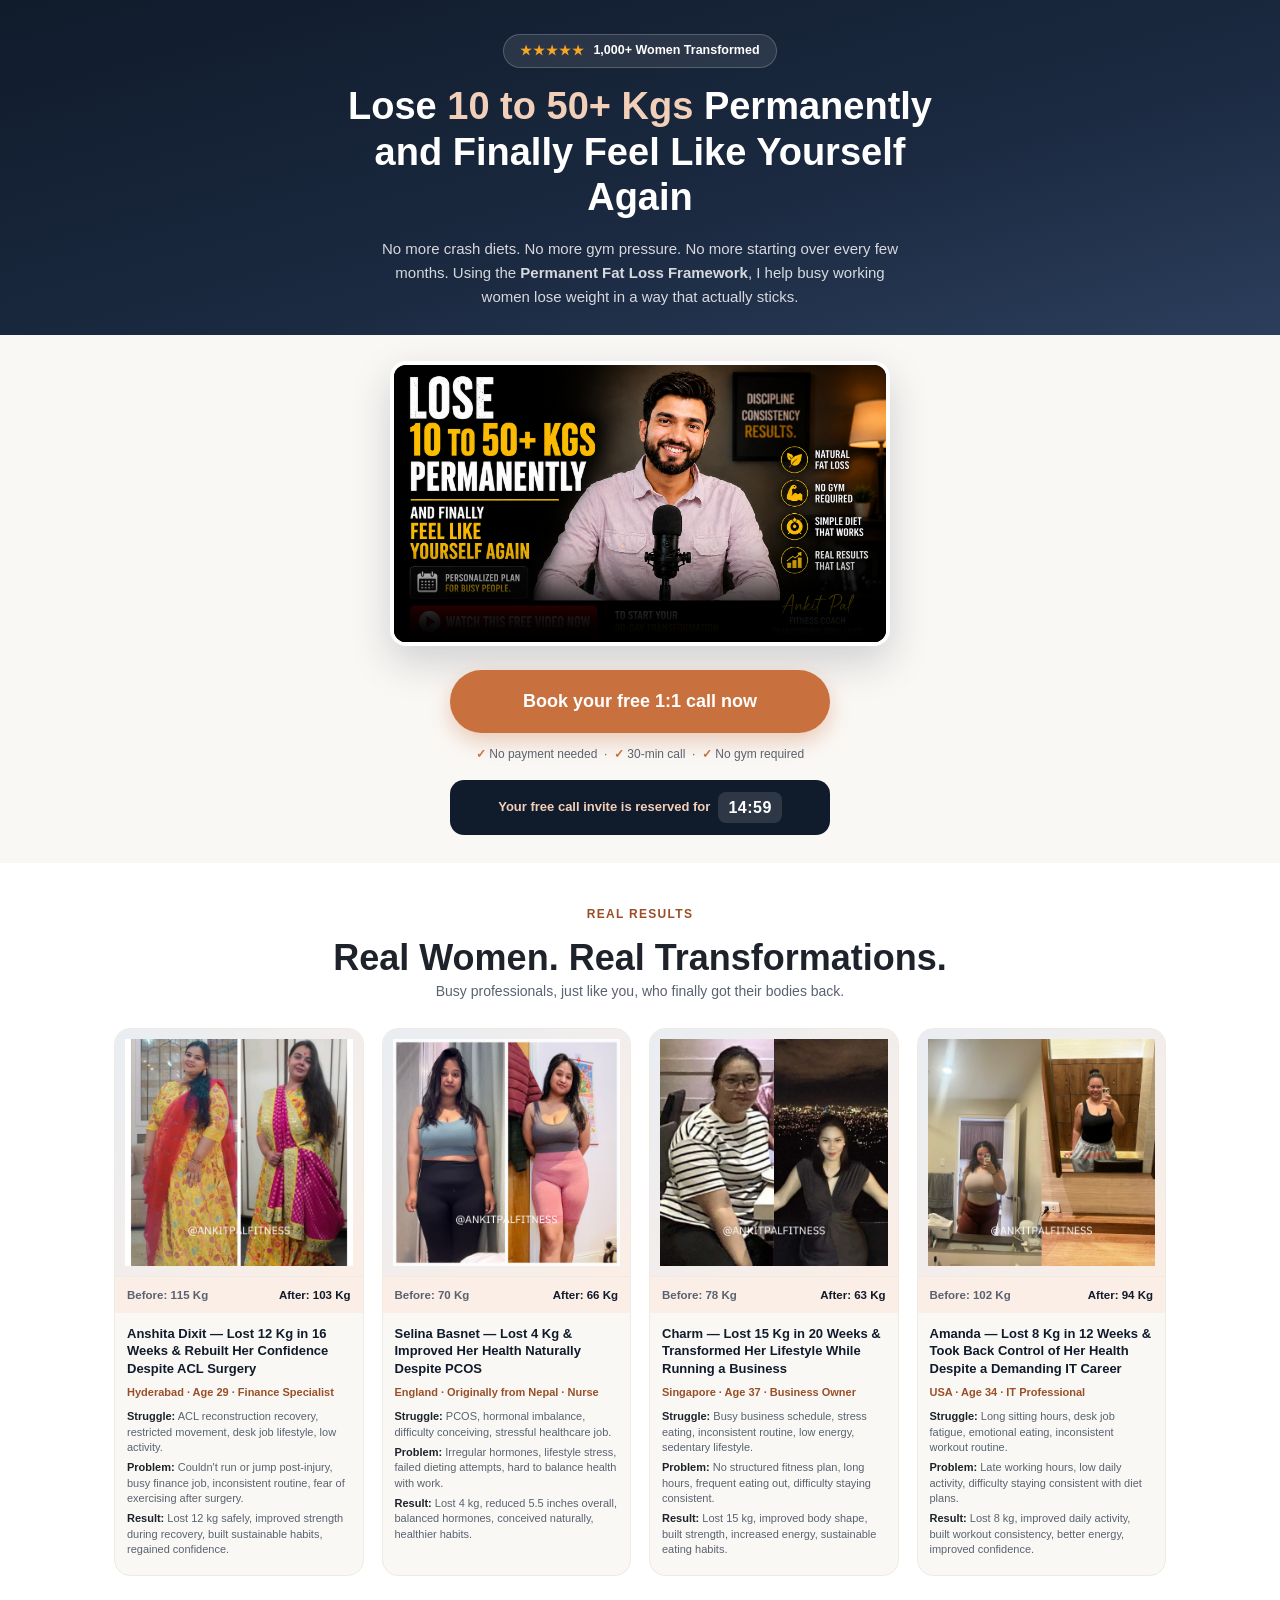
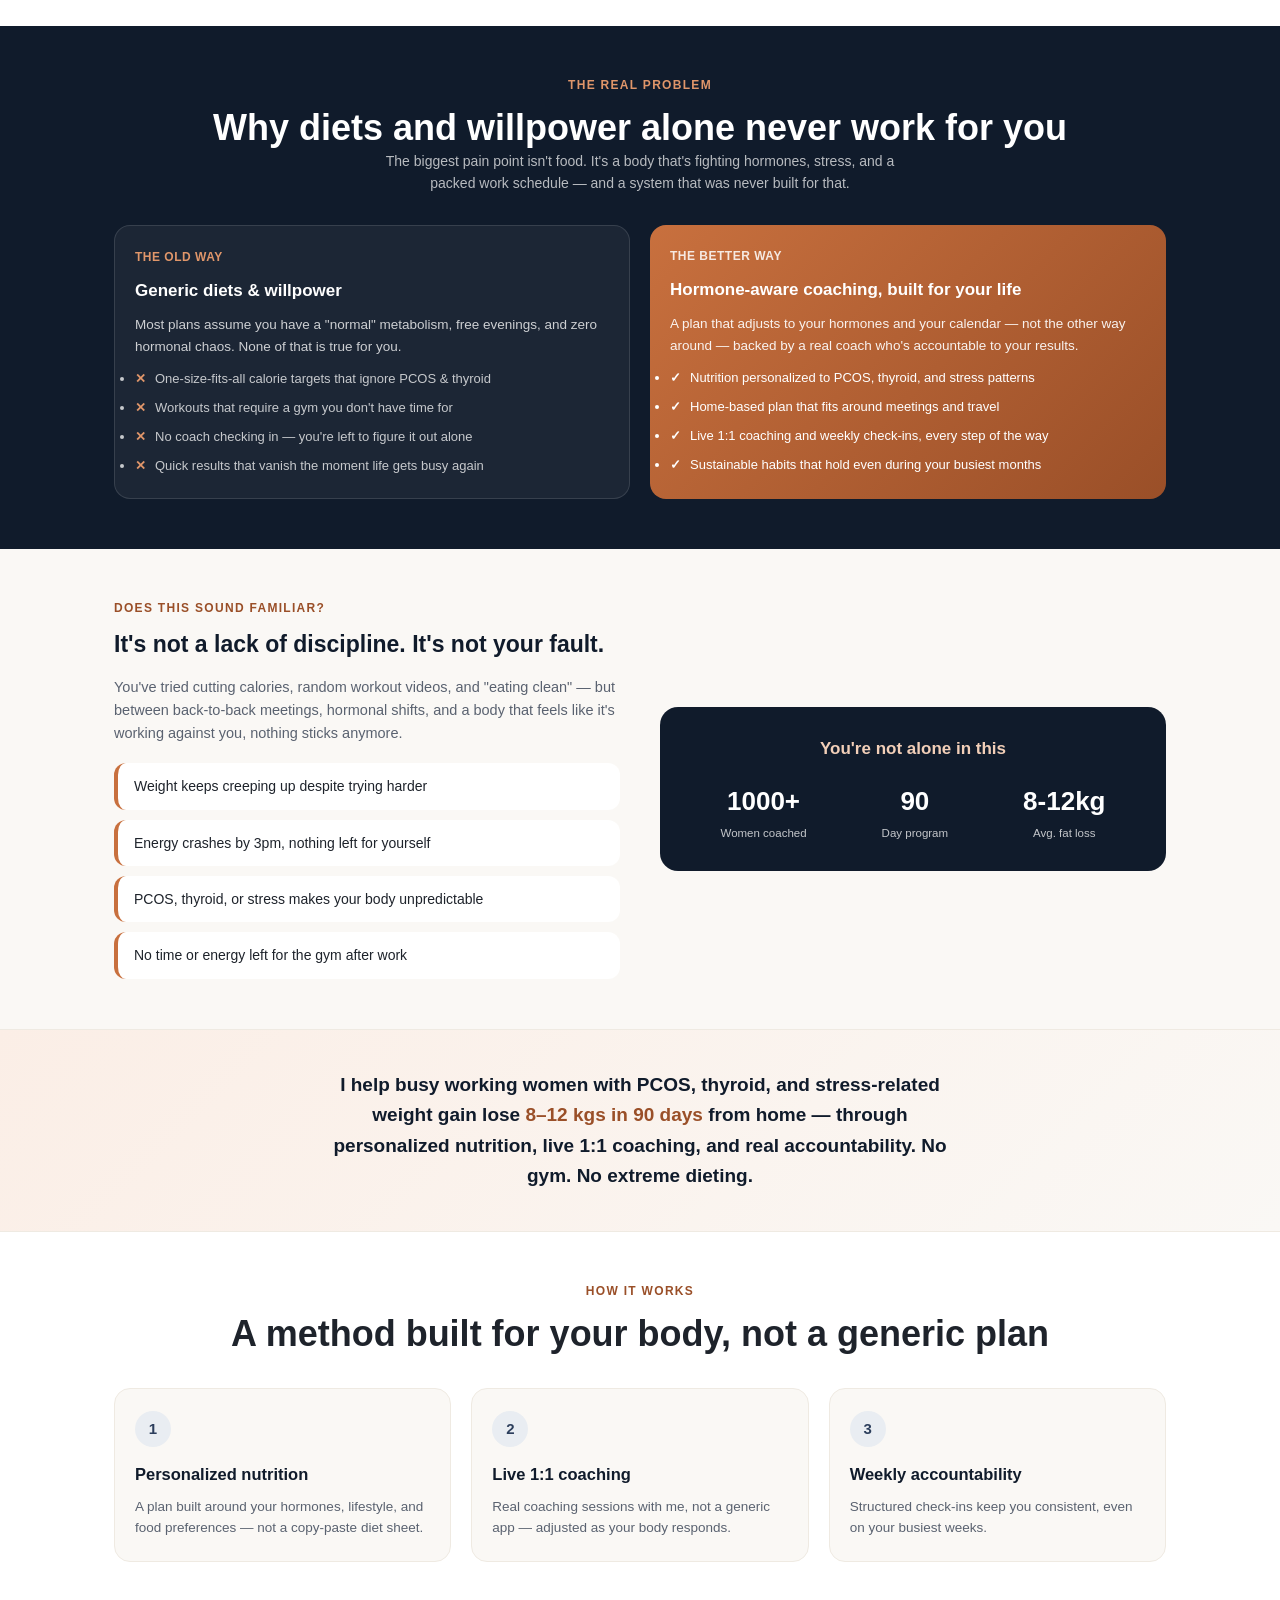
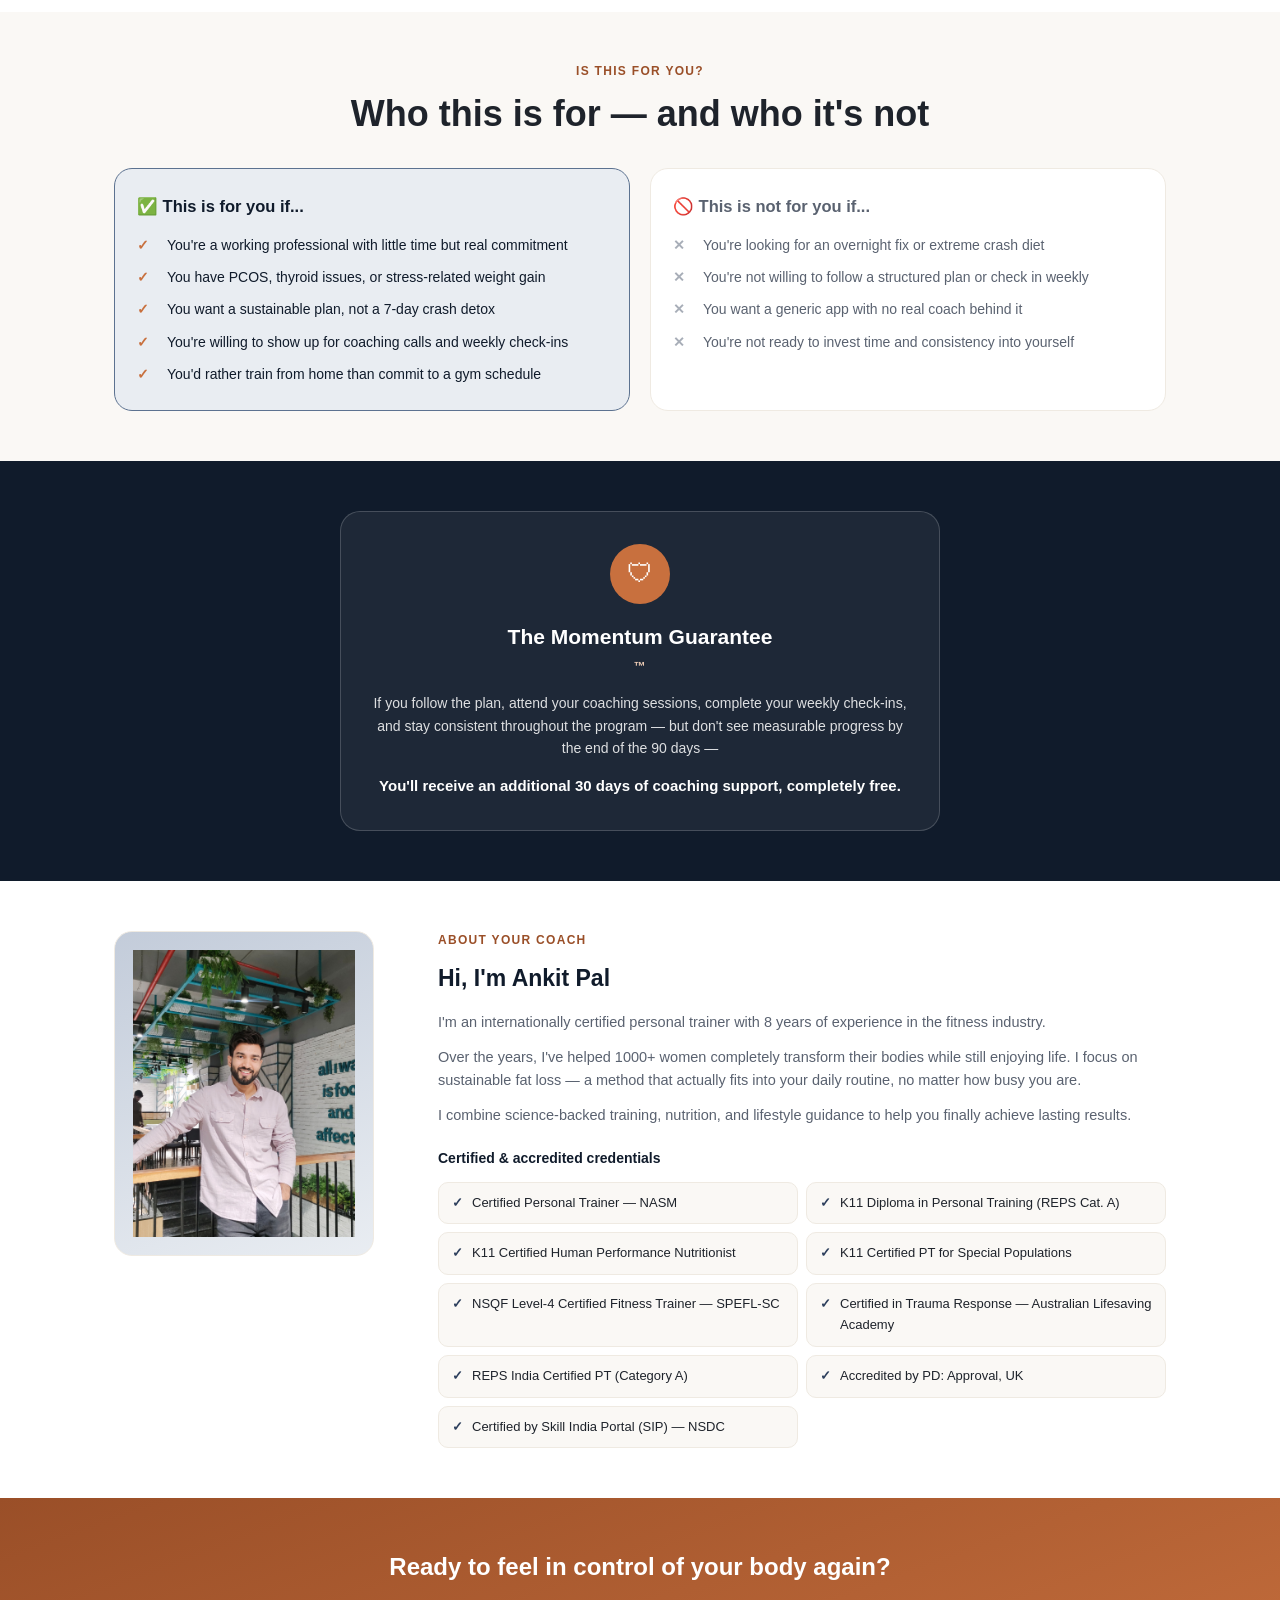
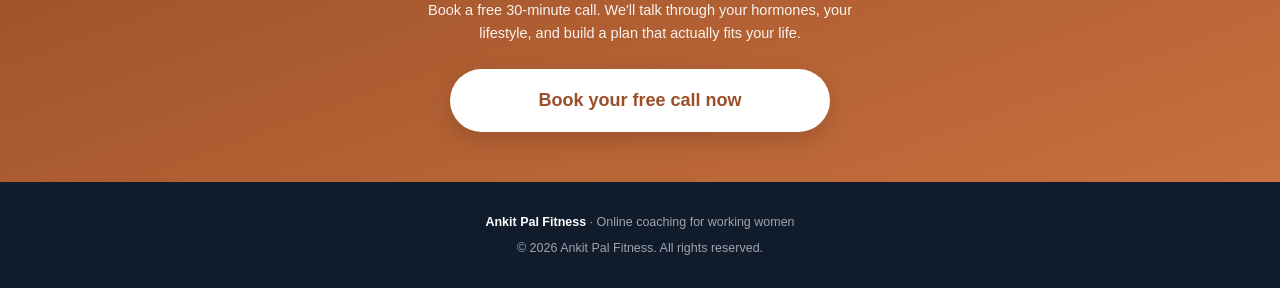
==== commit da25223b: "new image changes" ====
--- a/index.html
+++ b/index.html
@@ -44,7 +44,7 @@
 <meta property="og:title" content="Lose 10 to 50+ Kgs Permanently | Ankit Pal Fitness">
 <meta property="og:description" content="Watch this free video to discover how busy women can lose weight naturally from home without extreme dieting.">
 
-<meta property="og:image" content="https://ankitpalfitness.com/images/video-chat-thumbnail.png">
+<meta property="og:image" content="https://ankitpalfitness.com/images/image-preview.png">
 
 <meta property="og:url" content="https://ankitpalfitness.com">
 
@@ -52,7 +52,7 @@
 <meta name="twitter:card" content="summary_large_image">
 <meta name="twitter:title" content="Lose 10 to 50+ Kgs Permanently | Ankit Pal Fitness">
 <meta name="twitter:description" content="Watch this free video and discover the method helping busy women lose weight naturally.">
-<meta name="twitter:image" content="https://ankitpalfitness.com/images/video-chat-thumbnail.jpg">
+<meta name="twitter:image" content="https://ankitpalfitness.com/images/image-preview.png">
 
   <link rel="stylesheet" href="css/style.css">
 
@@ -79,7 +79,7 @@
     playsinline
     preload="metadata"
     controlsList="nodownload"
-    poster="images/video-thumbnail.png">
+    poster="images/vsl-thumbnail.png">
     
     <source src="videos/vsl.mp4" type="video/mp4">
 
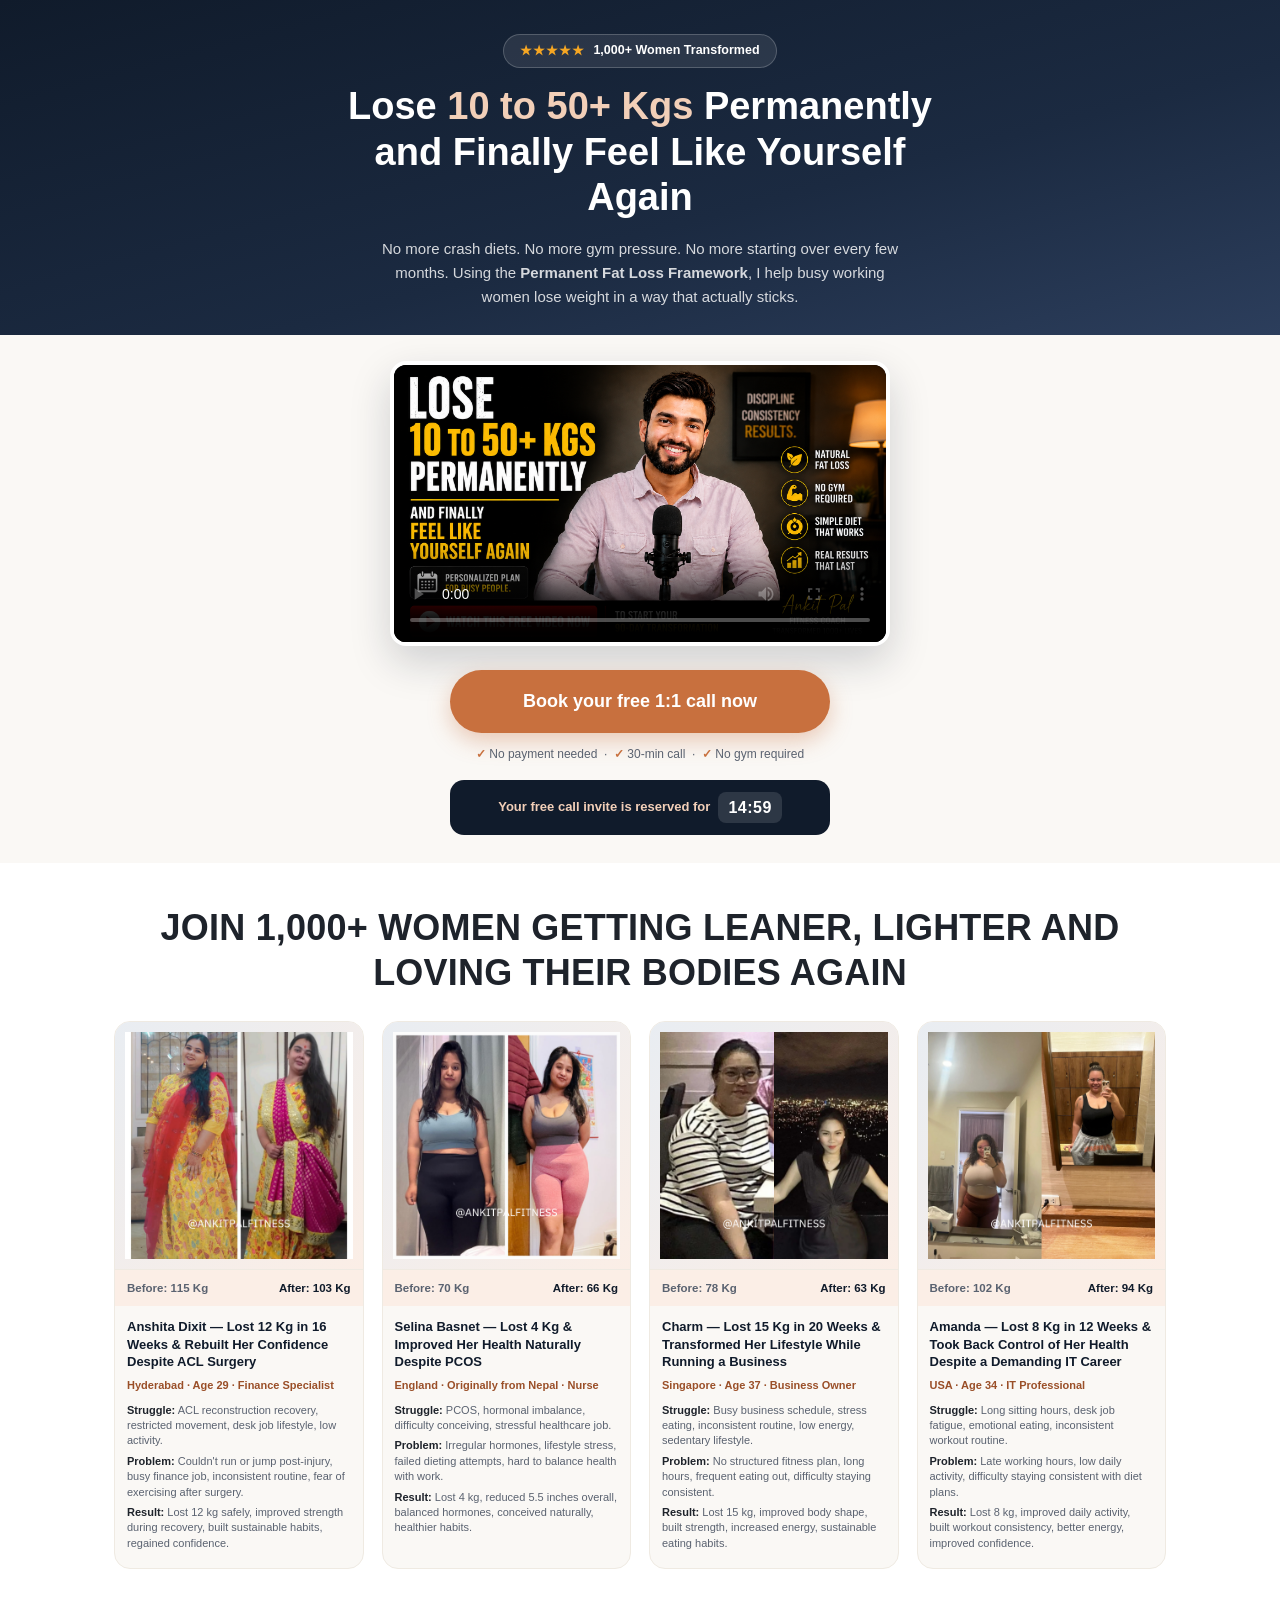
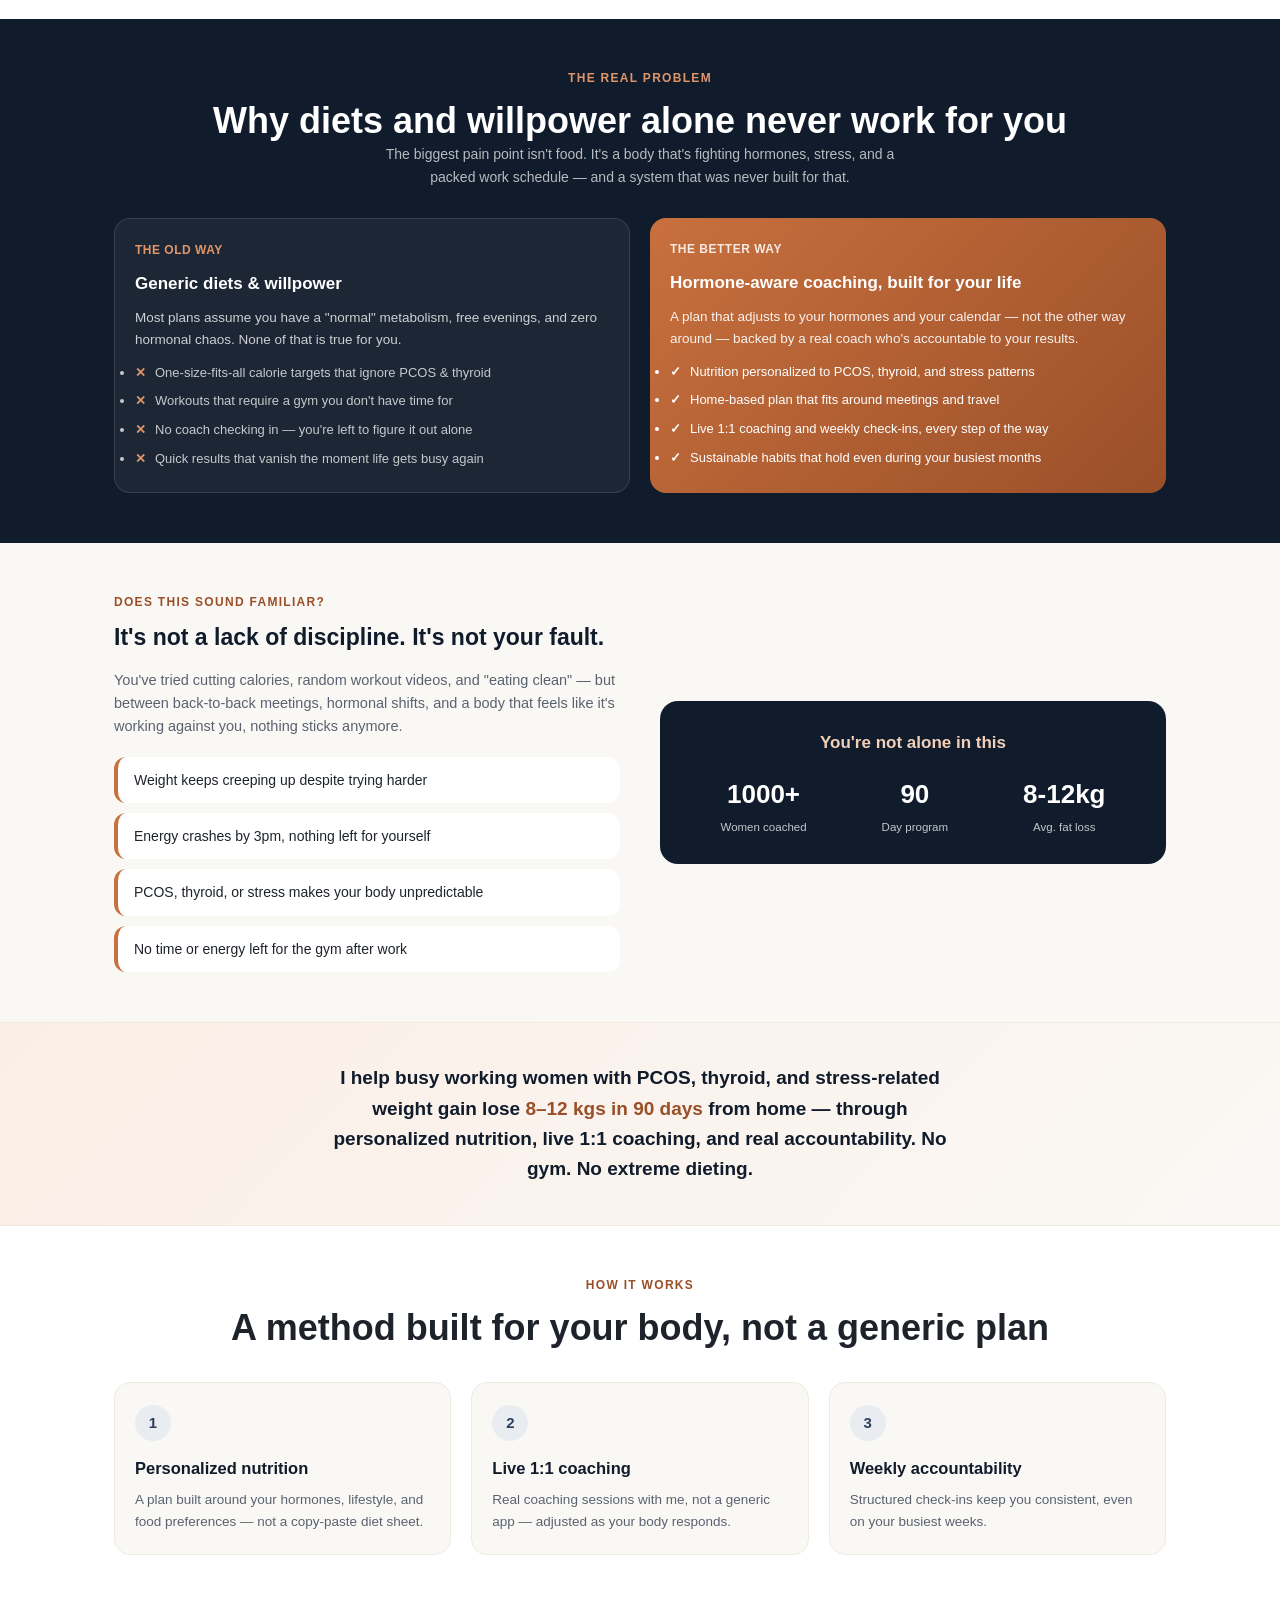
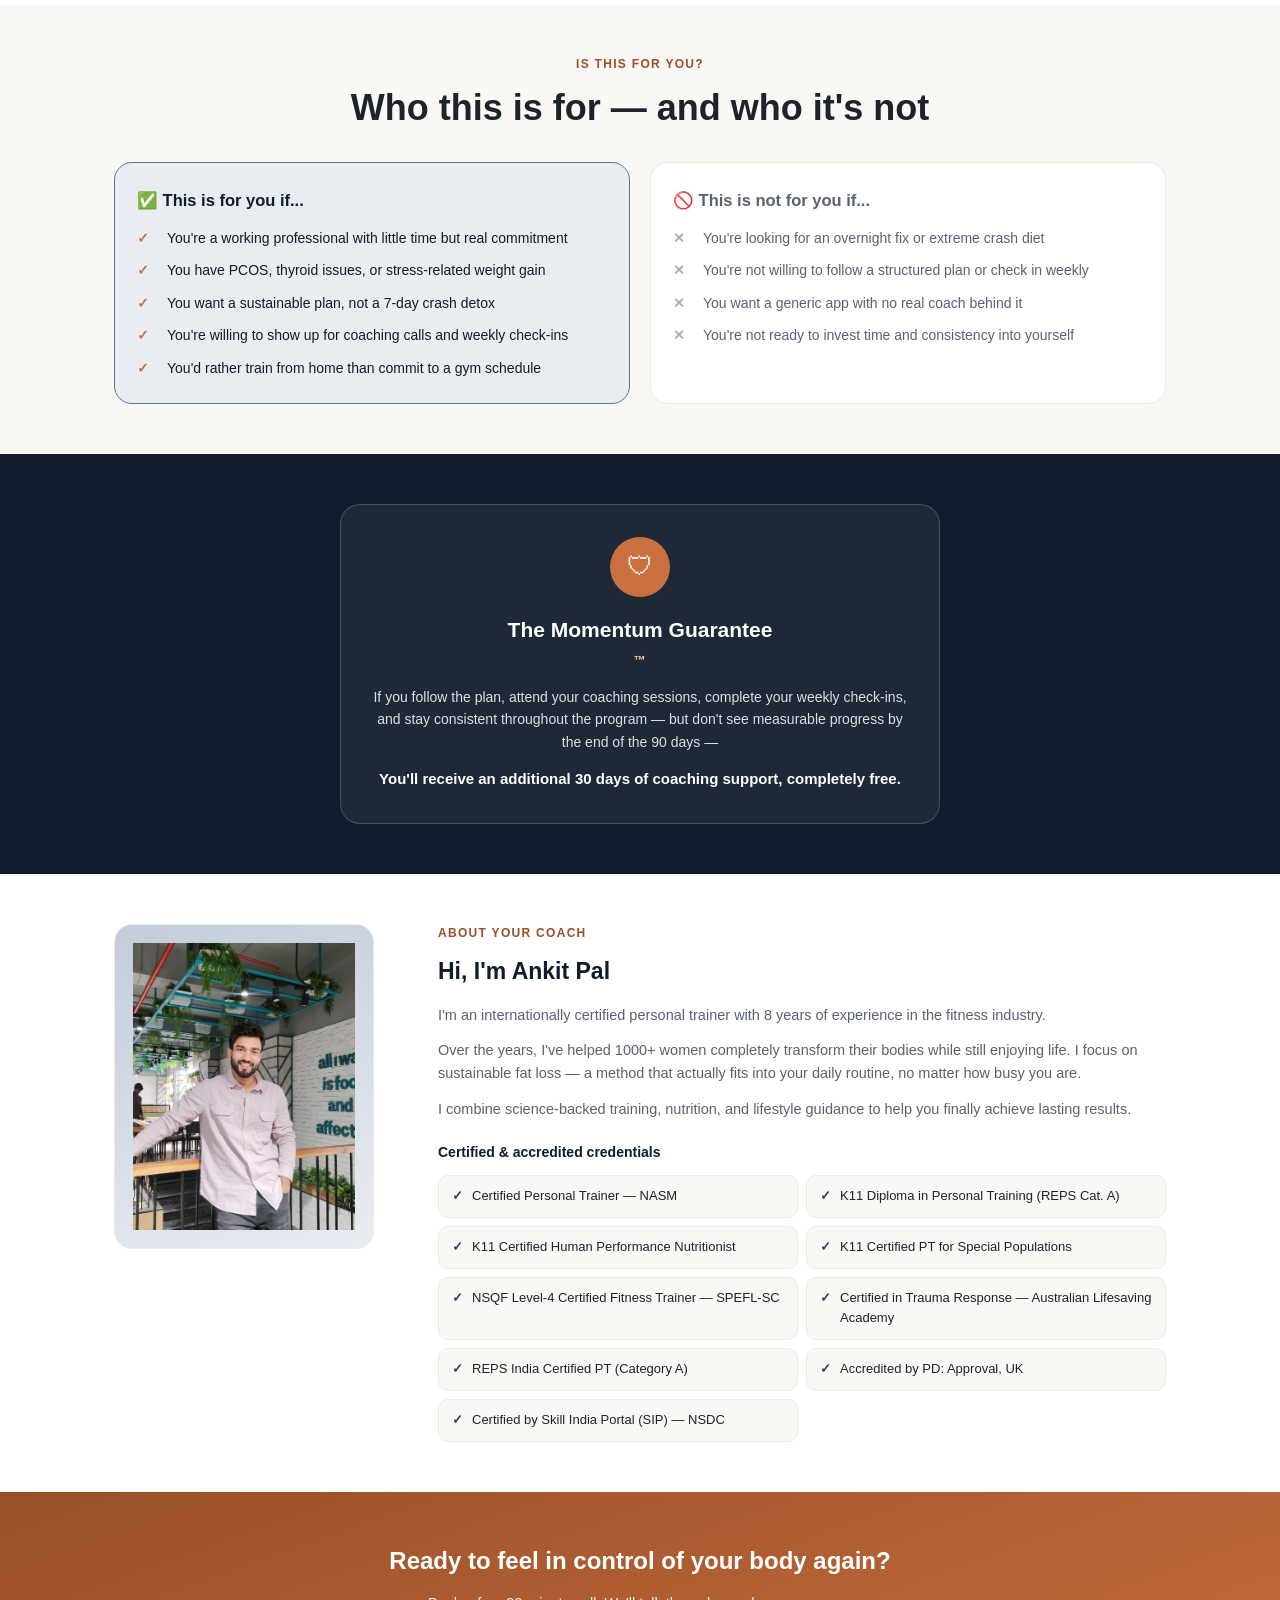
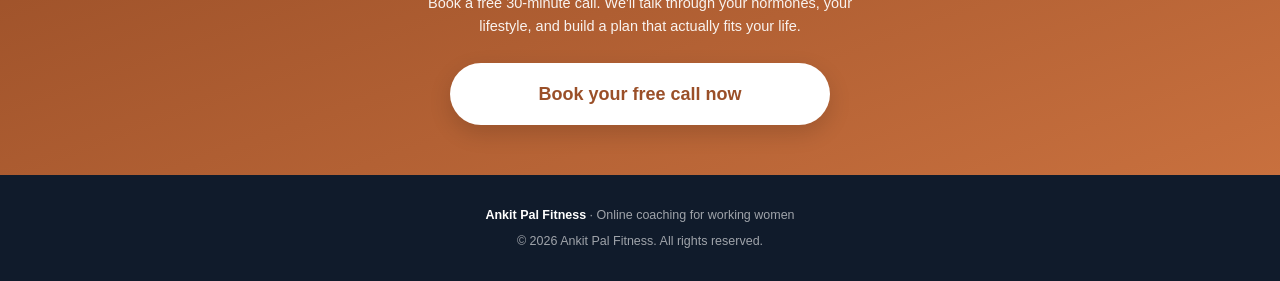
==== commit 89c1bf56: "Fix 3-line transformation header with responsive font size" ====
--- a/index.html
+++ b/index.html
@@ -105,9 +105,7 @@
 <section class="transform-section">
   <div class="container">
     <div class="transform-header">
-      <div class="section-tag">Real results</div>
-      <h2 class="section-title">Real Women. Real Transformations.</h2>
-      <p class="section-sub">Busy professionals, just like you, who finally got their bodies back.</p>
+      <h2 class="section-title" style="text-transform:uppercase;letter-spacing:0.2px;font-size:clamp(20px,5.5vw,36px);">Join <span class="accent">1,000+ Women</span> Getting Leaner, Lighter and Loving Their Bodies Again</h2>
     </div>
     <div class="transform-grid">
 
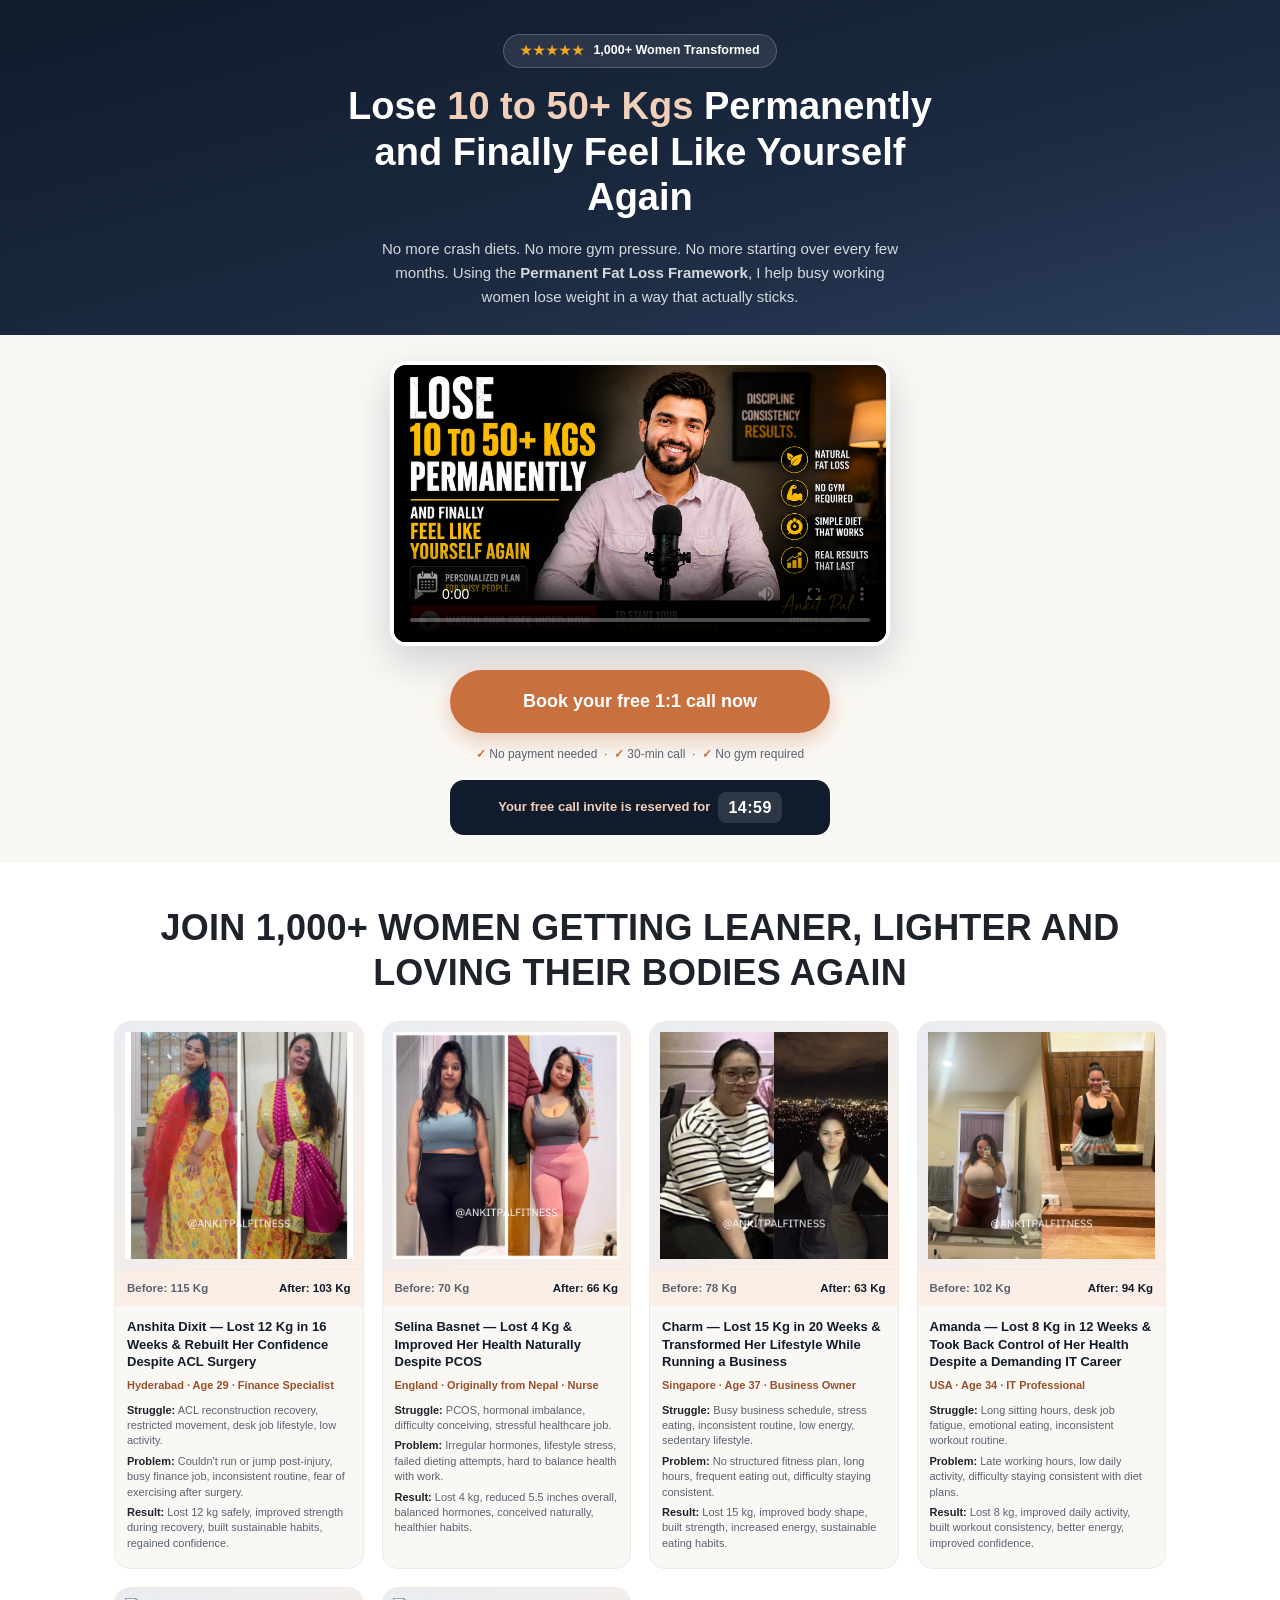
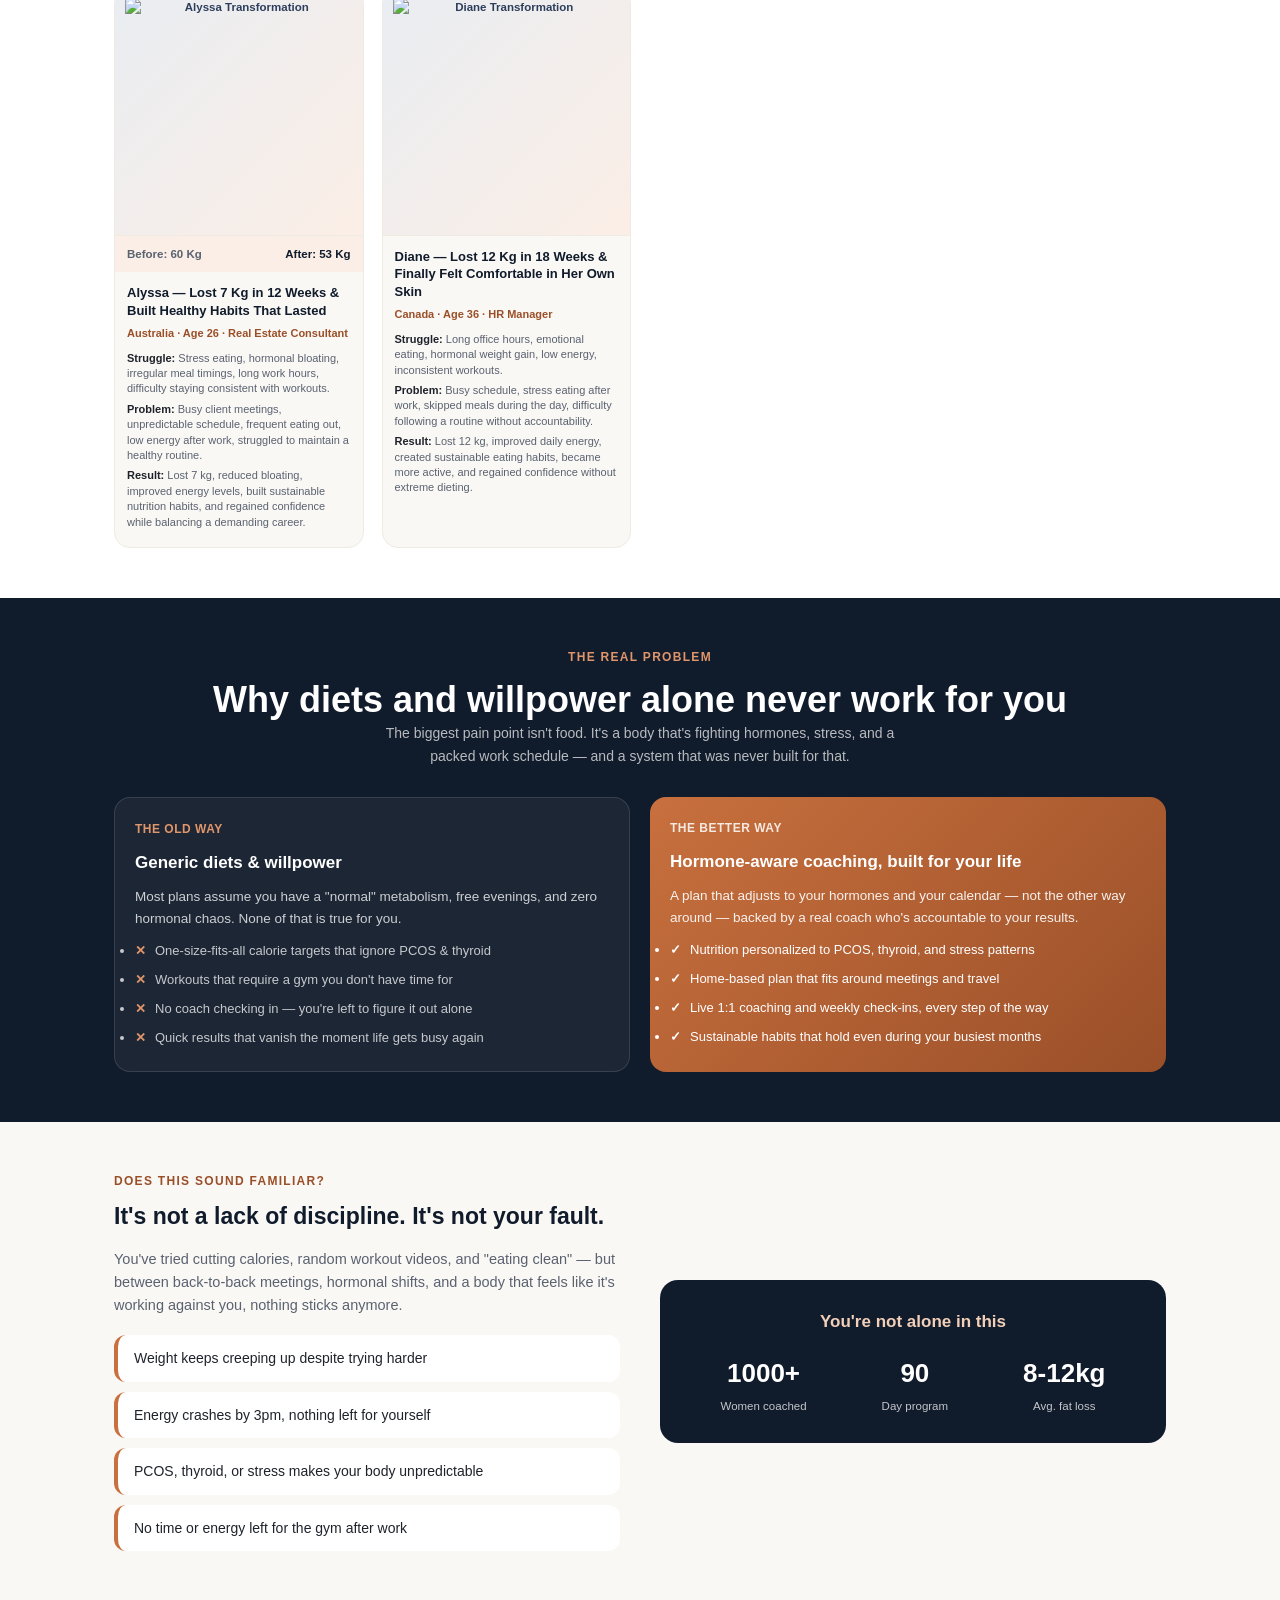
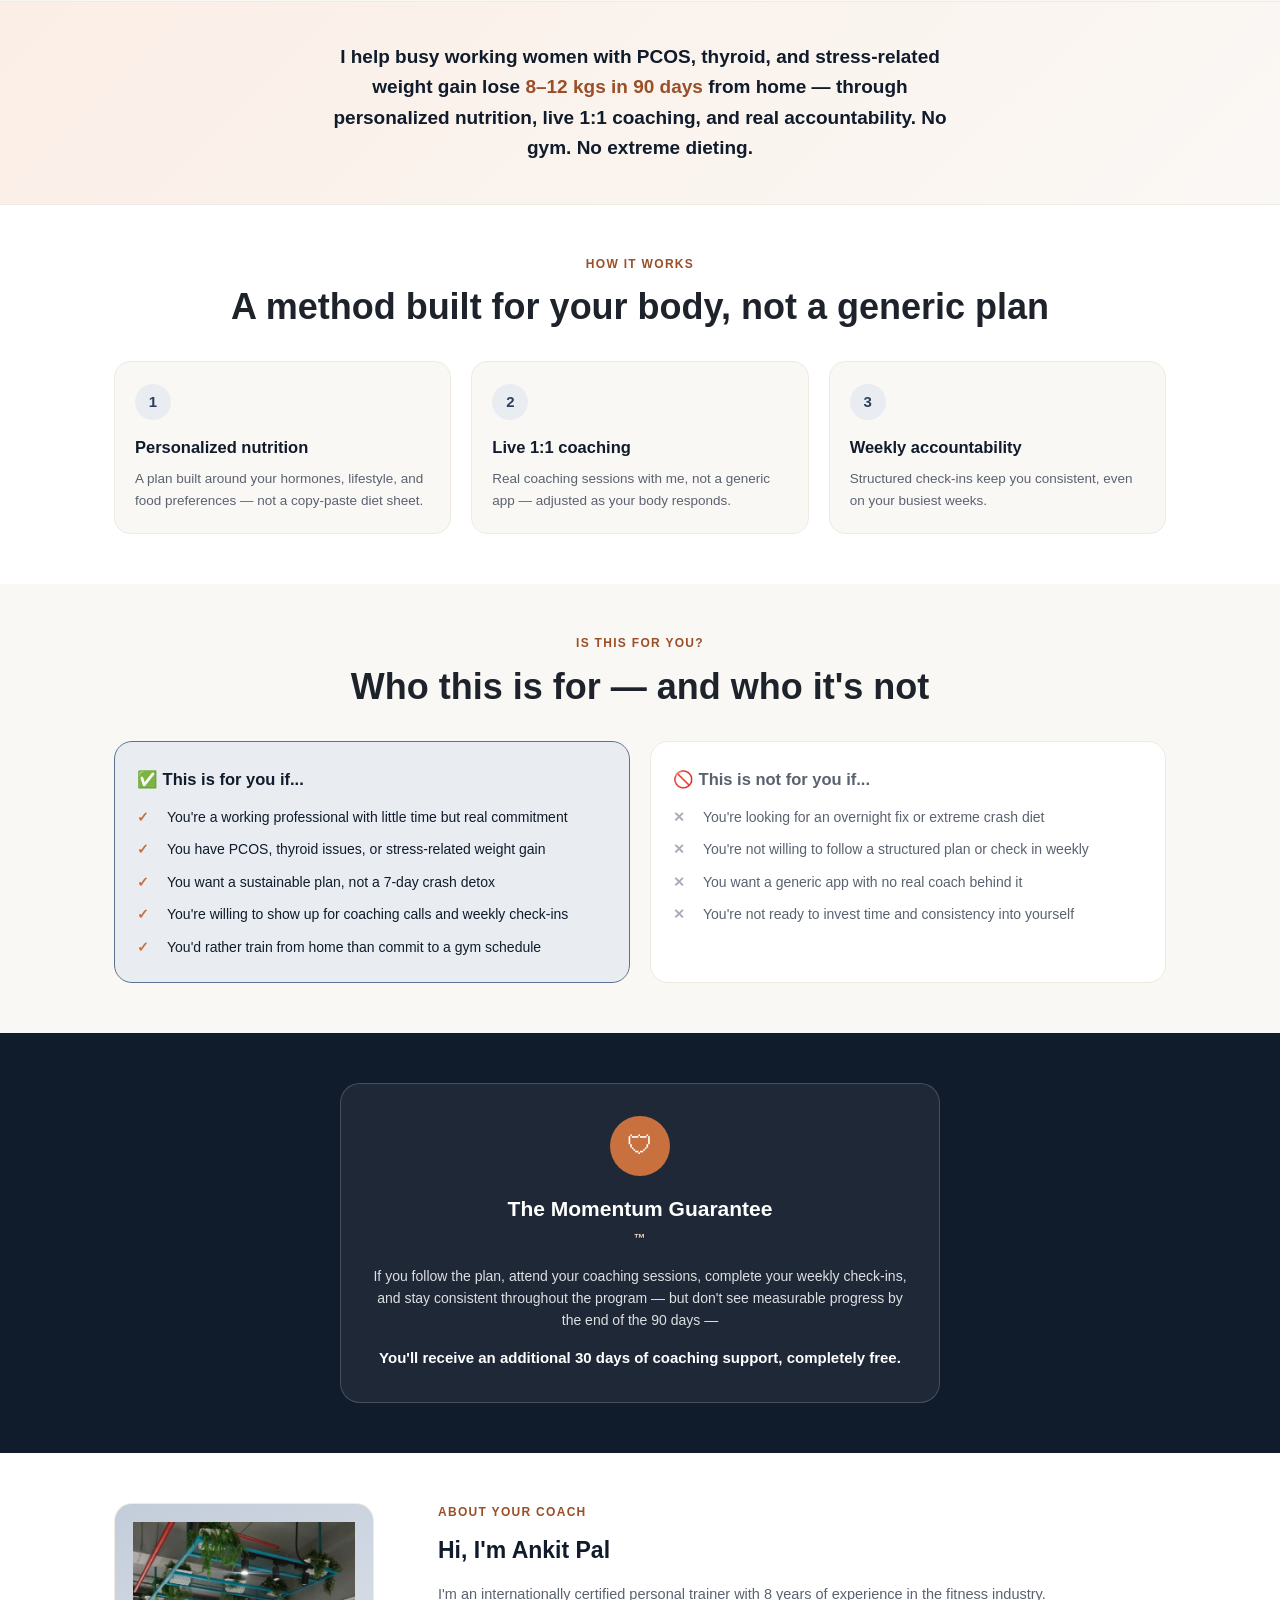
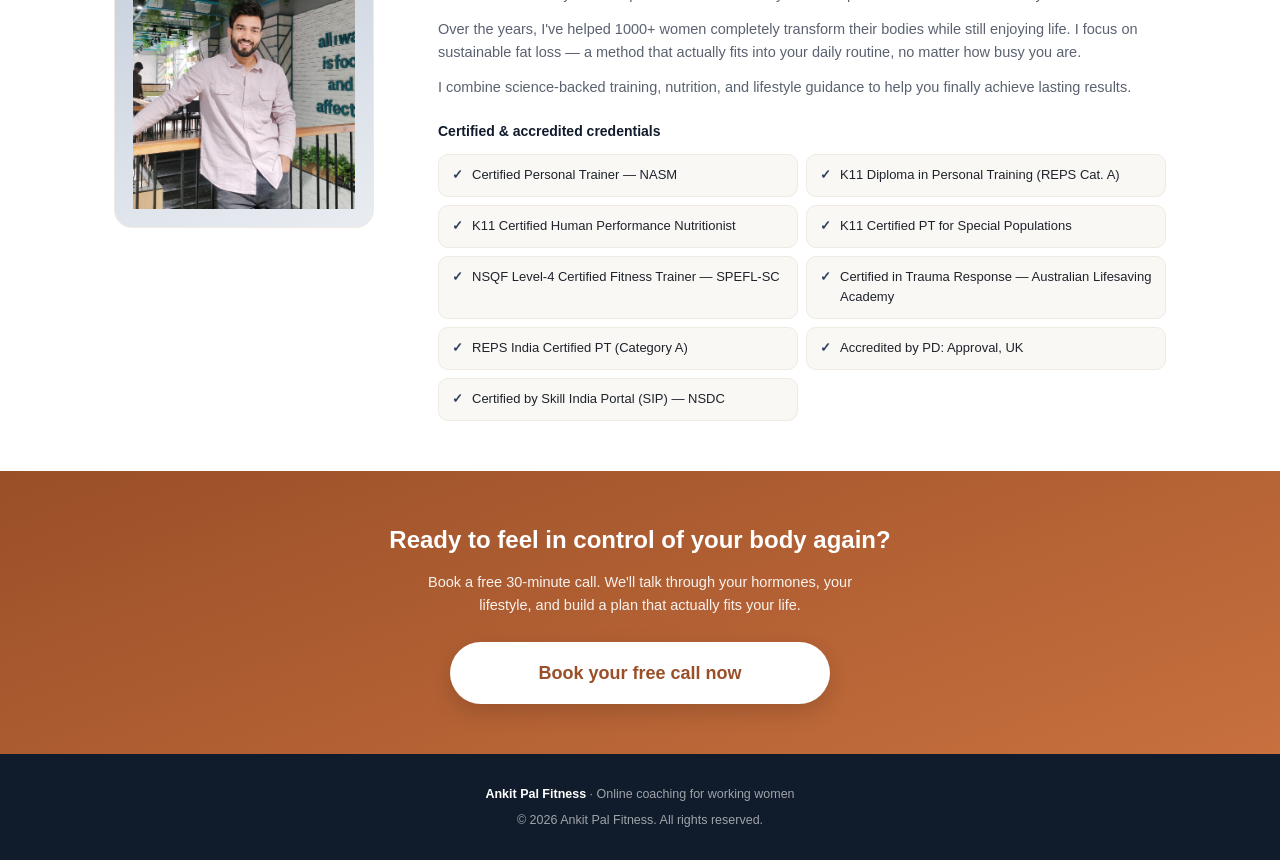
==== commit b391432b: "Add Alyssa and Diane cards, single column mobile layout" ====
--- a/index.html
+++ b/index.html
@@ -157,6 +157,29 @@
         </div>
       </div>
 
+      <div class="transform-card">
+        <img class="transform-img" src="images/alyssa.jpg" loading="lazy" alt="Alyssa Transformation">
+        <div class="transform-weights"><span class="before">Before: 60 Kg</span><span>After: 53 Kg</span></div>
+        <div class="transform-info">
+          <div class="headline">Alyssa — Lost 7 Kg in 12 Weeks &amp; Built Healthy Habits That Lasted</div>
+          <div class="meta">Australia · Age 26 · Real Estate Consultant</div>
+          <div class="transform-detail"><b>Struggle:</b> Stress eating, hormonal bloating, irregular meal timings, long work hours, difficulty staying consistent with workouts.</div>
+          <div class="transform-detail"><b>Problem:</b> Busy client meetings, unpredictable schedule, frequent eating out, low energy after work, struggled to maintain a healthy routine.</div>
+          <div class="transform-detail"><b>Result:</b> Lost 7 kg, reduced bloating, improved energy levels, built sustainable nutrition habits, and regained confidence while balancing a demanding career.</div>
+        </div>
+      </div>
+
+      <div class="transform-card">
+        <img class="transform-img" src="images/diane.jpg" loading="lazy" alt="Diane Transformation">
+        <div class="transform-info">
+          <div class="headline">Diane — Lost 12 Kg in 18 Weeks &amp; Finally Felt Comfortable in Her Own Skin</div>
+          <div class="meta">Canada · Age 36 · HR Manager</div>
+          <div class="transform-detail"><b>Struggle:</b> Long office hours, emotional eating, hormonal weight gain, low energy, inconsistent workouts.</div>
+          <div class="transform-detail"><b>Problem:</b> Busy schedule, stress eating after work, skipped meals during the day, difficulty following a routine without accountability.</div>
+          <div class="transform-detail"><b>Result:</b> Lost 12 kg, improved daily energy, created sustainable eating habits, became more active, and regained confidence without extreme dieting.</div>
+        </div>
+      </div>
+
     </div>
   </div>
 </section>
--- a/css/style.css
+++ b/css/style.css
@@ -86,7 +86,7 @@
   /* ===== Transformations: 2-up grid ===== */
   .transform-section{padding:42px 0 50px;background:#fff;}
   .transform-header{text-align:center;margin-bottom:26px;}
-  .transform-grid{display:grid;grid-template-columns:1fr 1fr;gap:14px;}
+  .transform-grid{display:grid;grid-template-columns:1fr;gap:16px;}
   .transform-card{border-radius:16px;overflow:hidden;border:1px solid var(--cream-deep);background:var(--cream);display:flex;flex-direction:column;}
   .transform-img{width:100%;aspect-ratio:1/1;background:linear-gradient(135deg, var(--navy-50), var(--terra-50));display:flex;align-items:center;justify-content:center;color:var(--navy-500);font-size:11.5px;text-align:center;padding:10px;font-weight:600;border-bottom:1px solid var(--cream-deep);}
   .transform-weights{display:flex;justify-content:space-between;padding:9px 12px;font-size:11.5px;font-weight:700;color:var(--navy-900);background:var(--terra-50);}
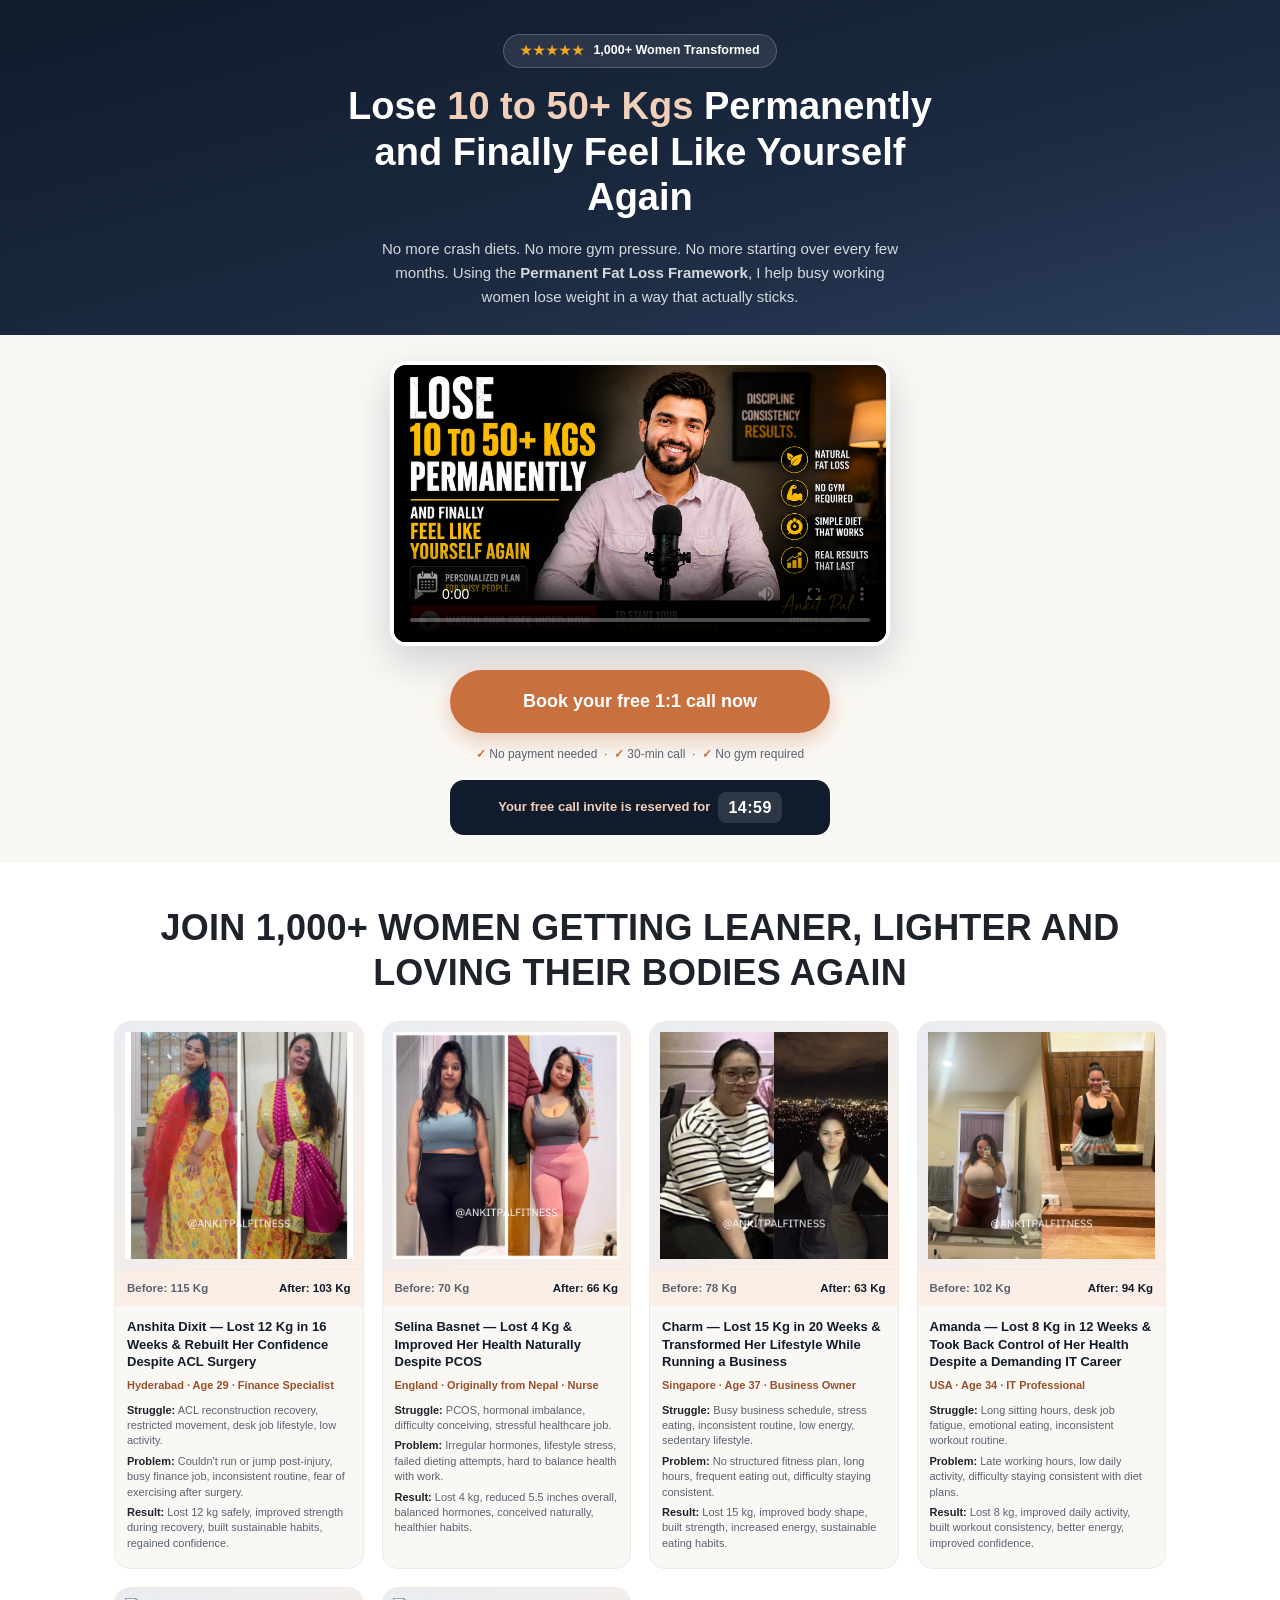
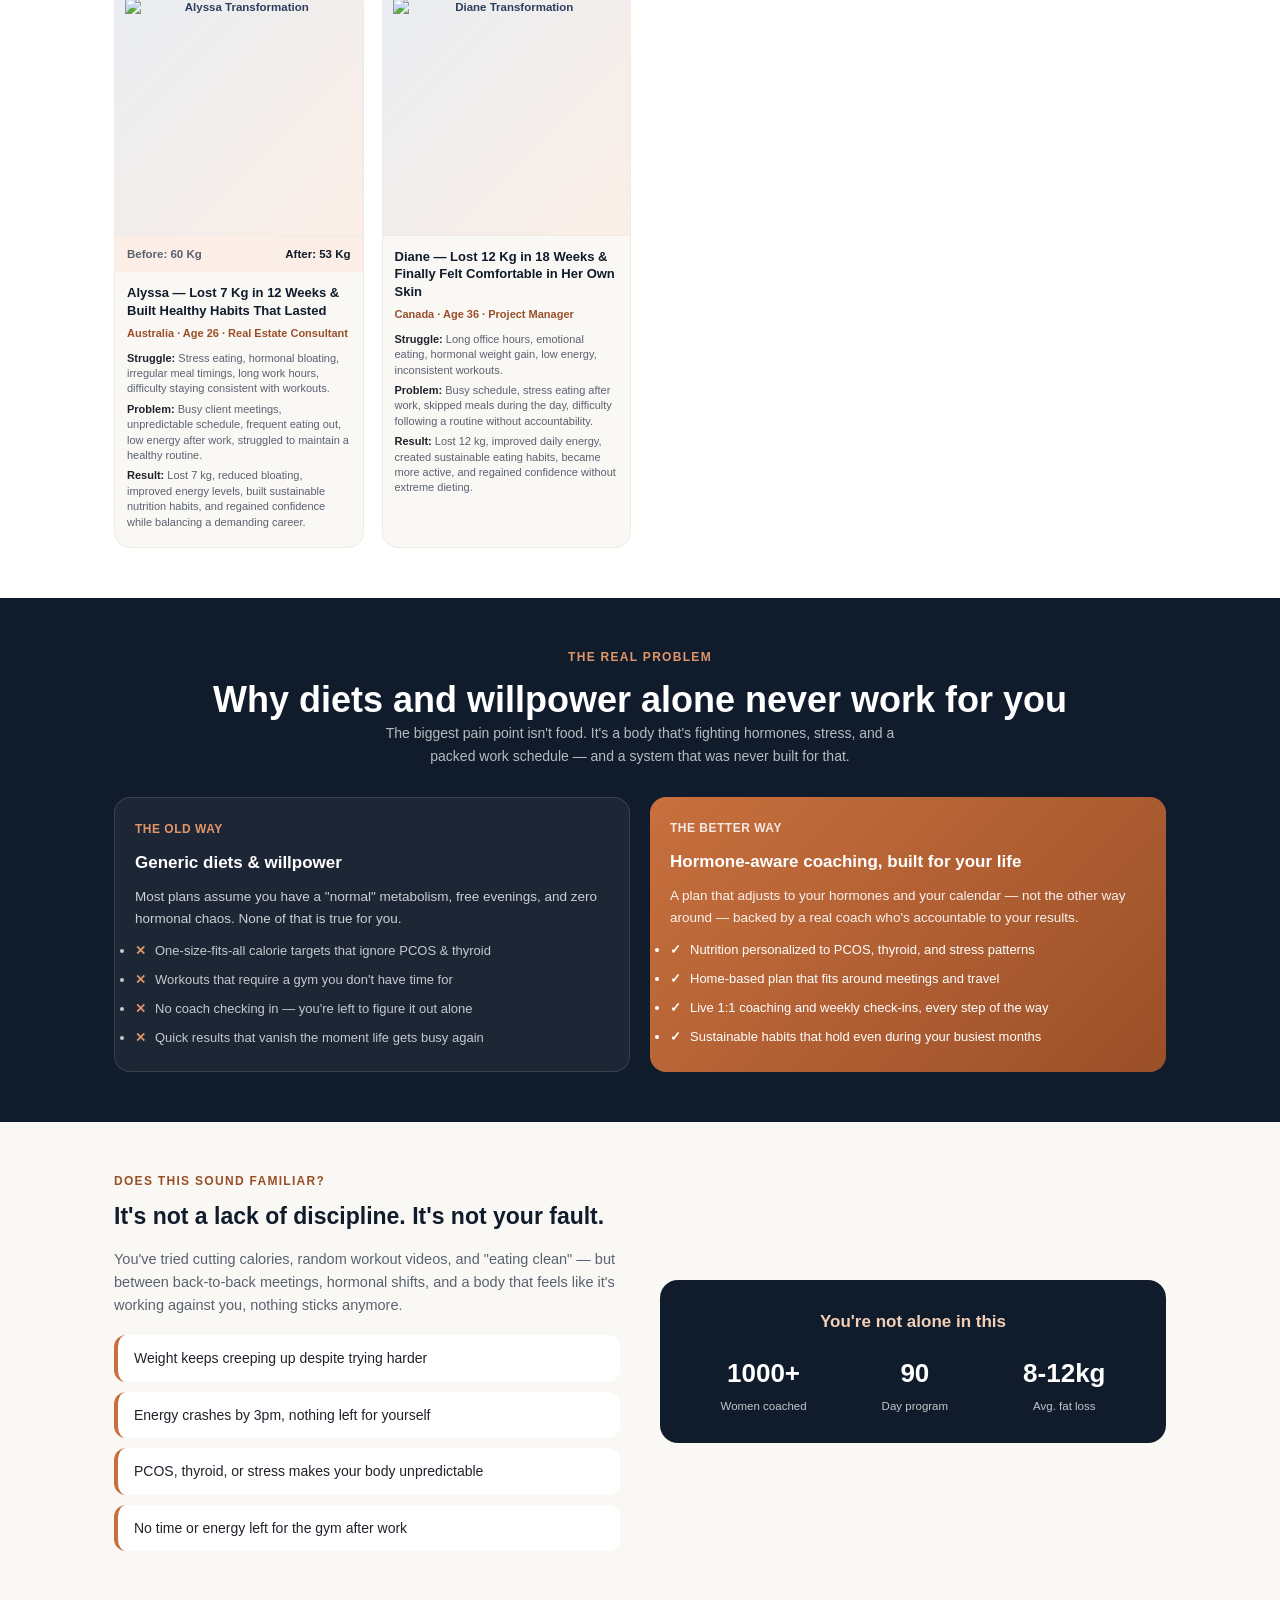
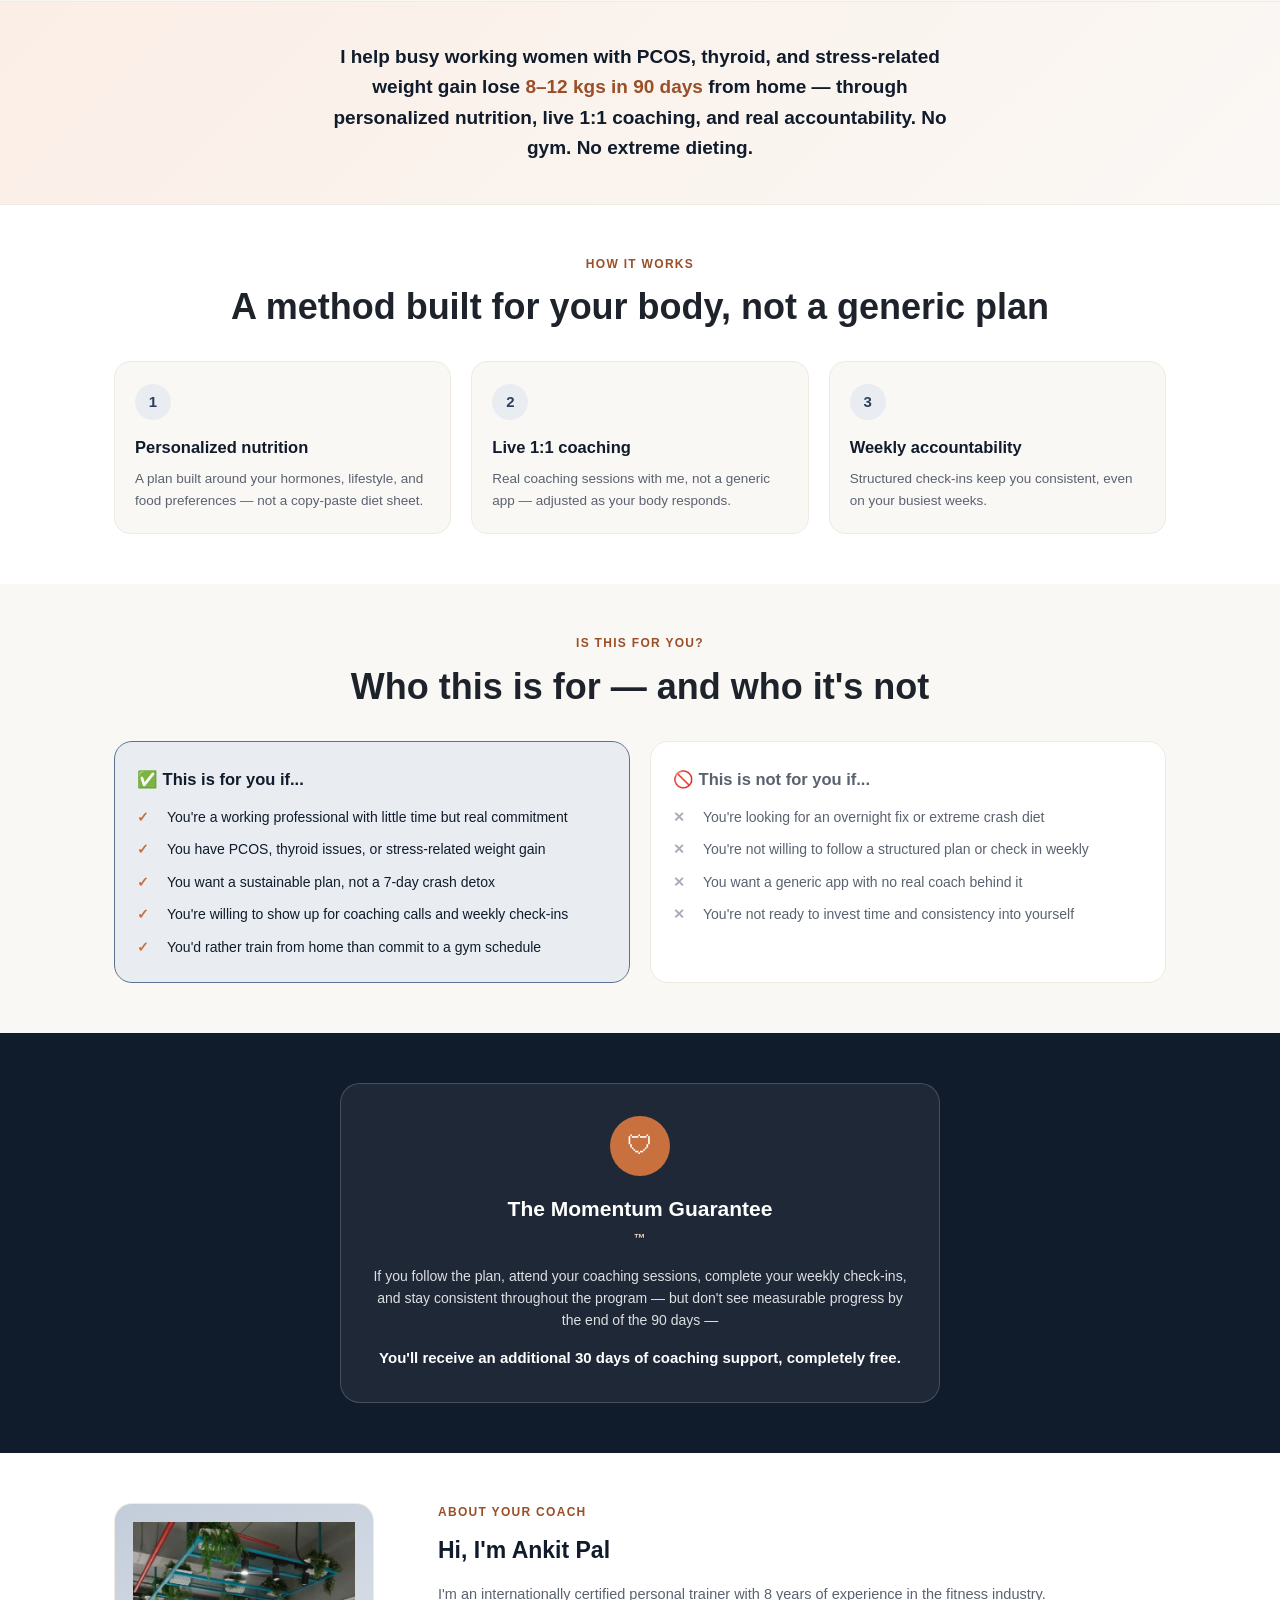
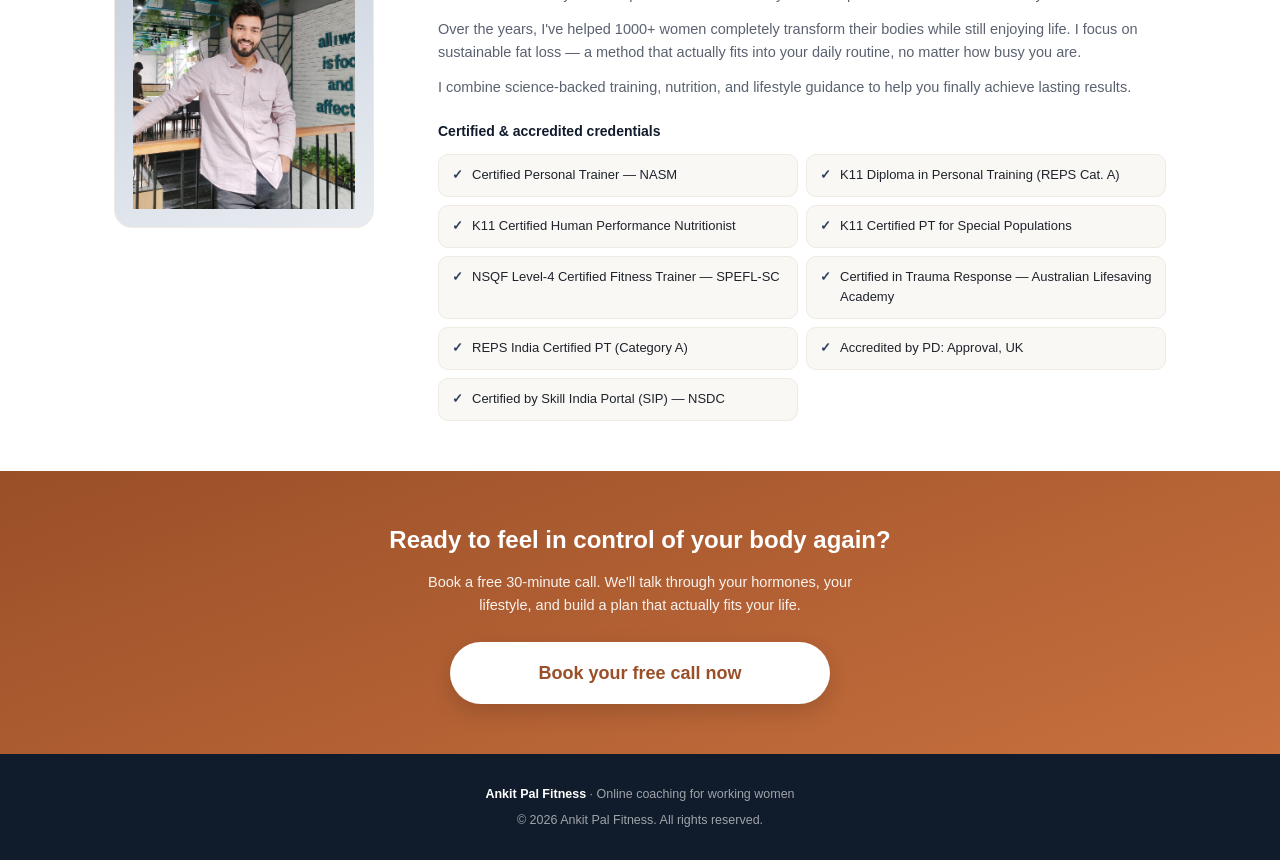
==== commit fa6cb805: "Update Diane role from HR Manager to Project Manager" ====
--- a/index.html
+++ b/index.html
@@ -173,7 +173,7 @@
         <img class="transform-img" src="images/diane.jpg" loading="lazy" alt="Diane Transformation">
         <div class="transform-info">
           <div class="headline">Diane — Lost 12 Kg in 18 Weeks &amp; Finally Felt Comfortable in Her Own Skin</div>
-          <div class="meta">Canada · Age 36 · HR Manager</div>
+          <div class="meta">Canada · Age 36 · Project Manager</div>
           <div class="transform-detail"><b>Struggle:</b> Long office hours, emotional eating, hormonal weight gain, low energy, inconsistent workouts.</div>
           <div class="transform-detail"><b>Problem:</b> Busy schedule, stress eating after work, skipped meals during the day, difficulty following a routine without accountability.</div>
           <div class="transform-detail"><b>Result:</b> Lost 12 kg, improved daily energy, created sustainable eating habits, became more active, and regained confidence without extreme dieting.</div>
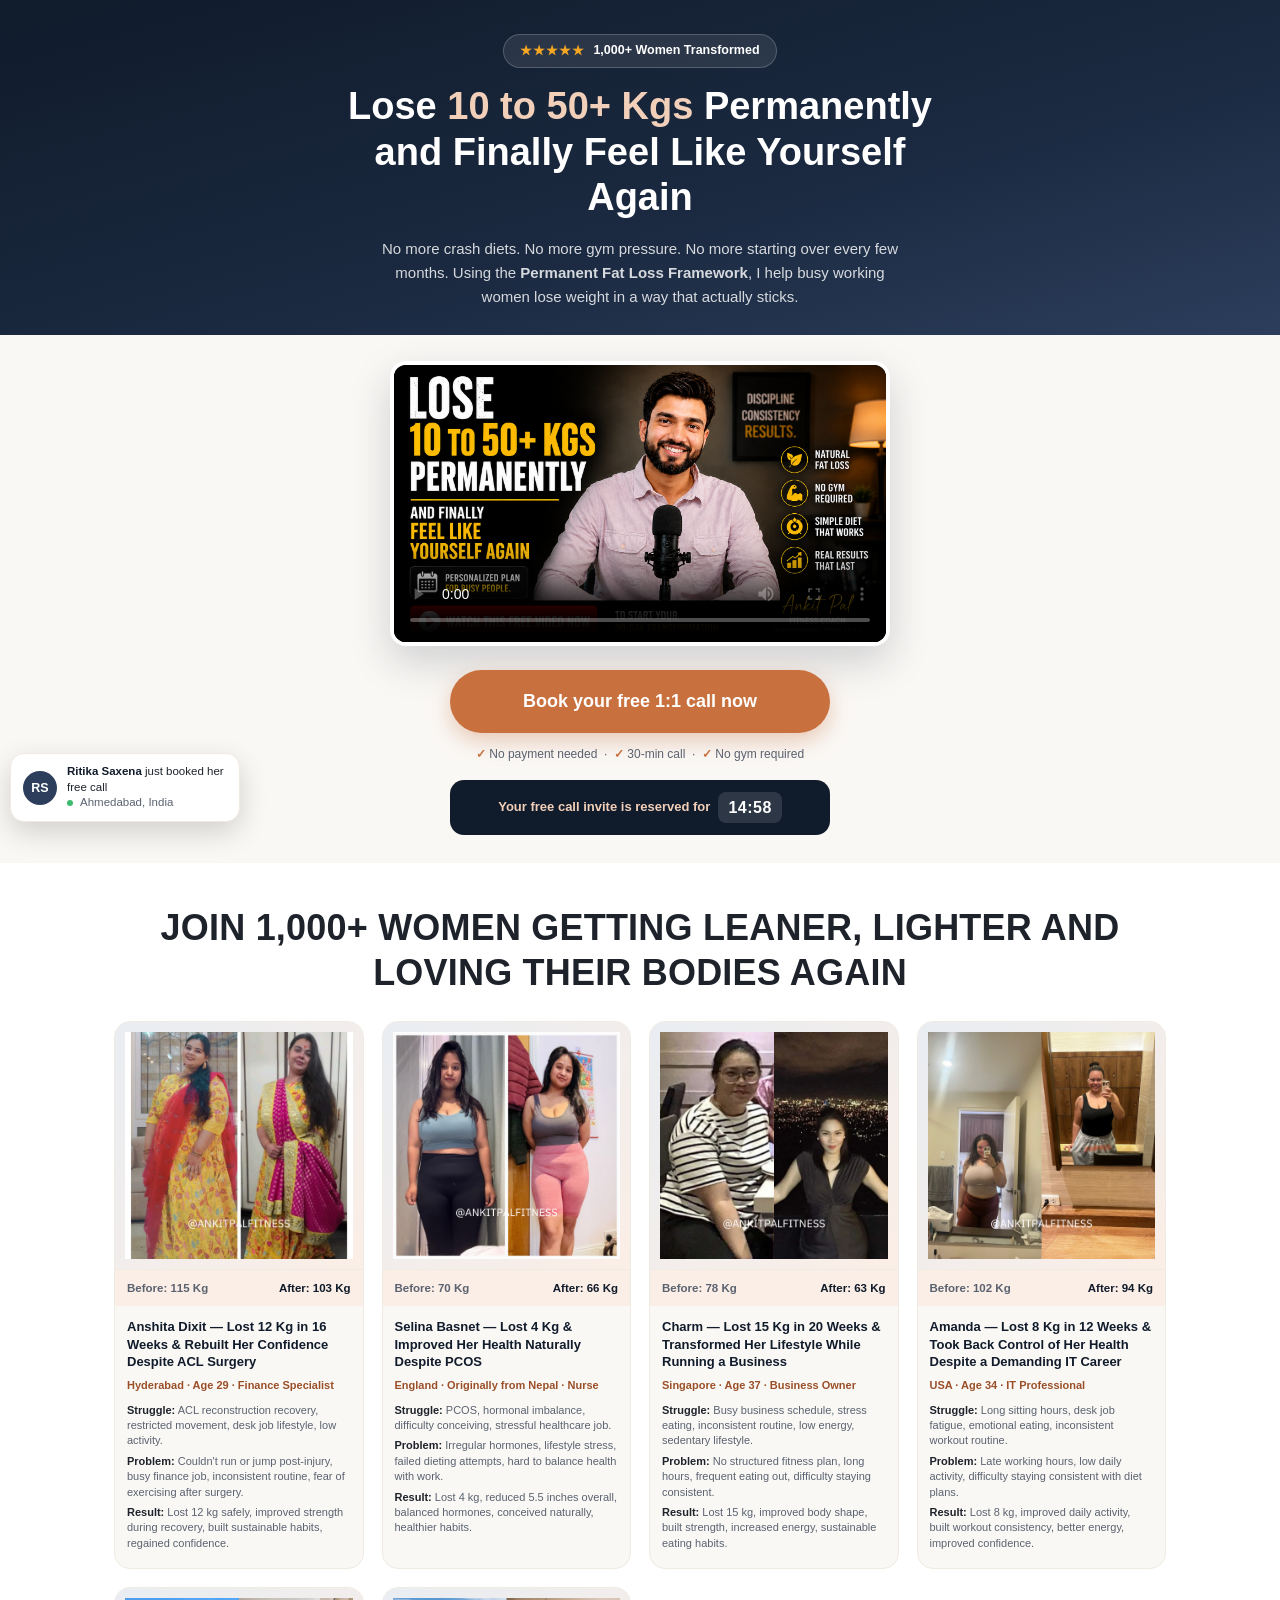
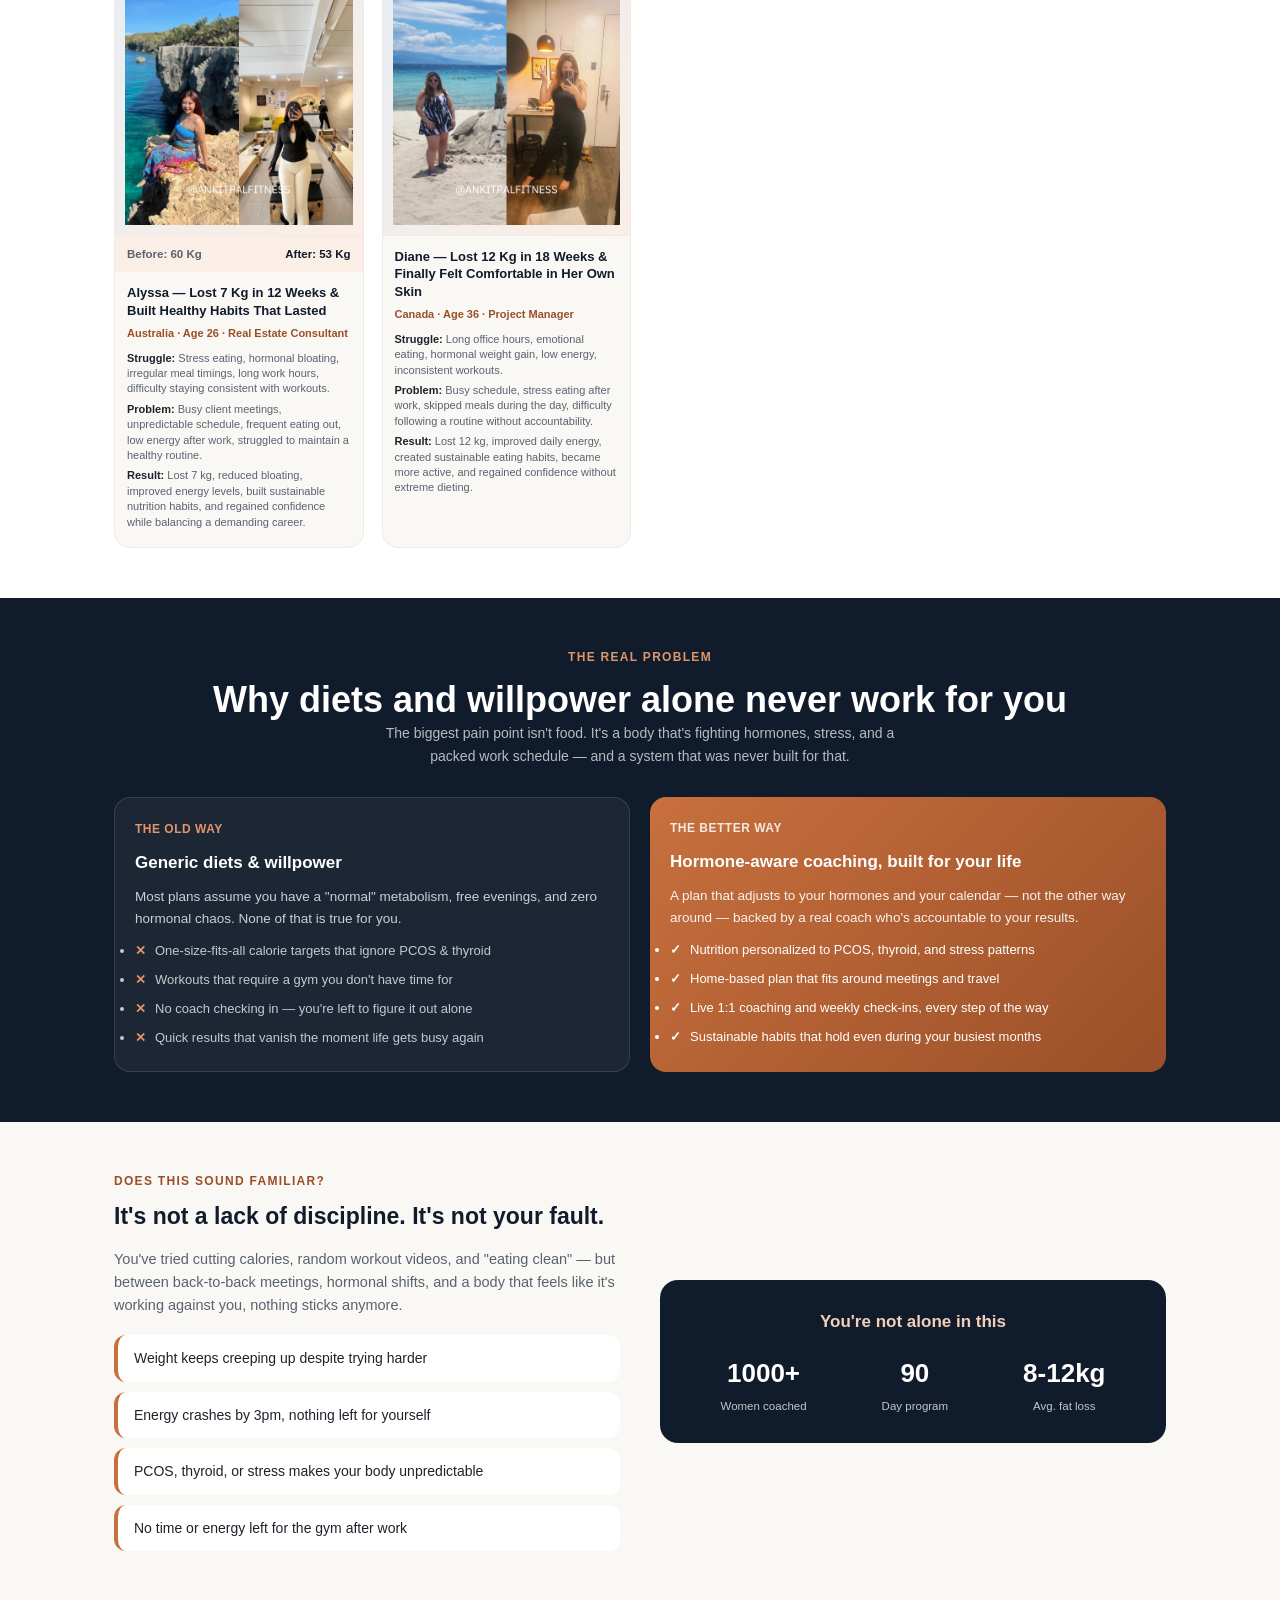
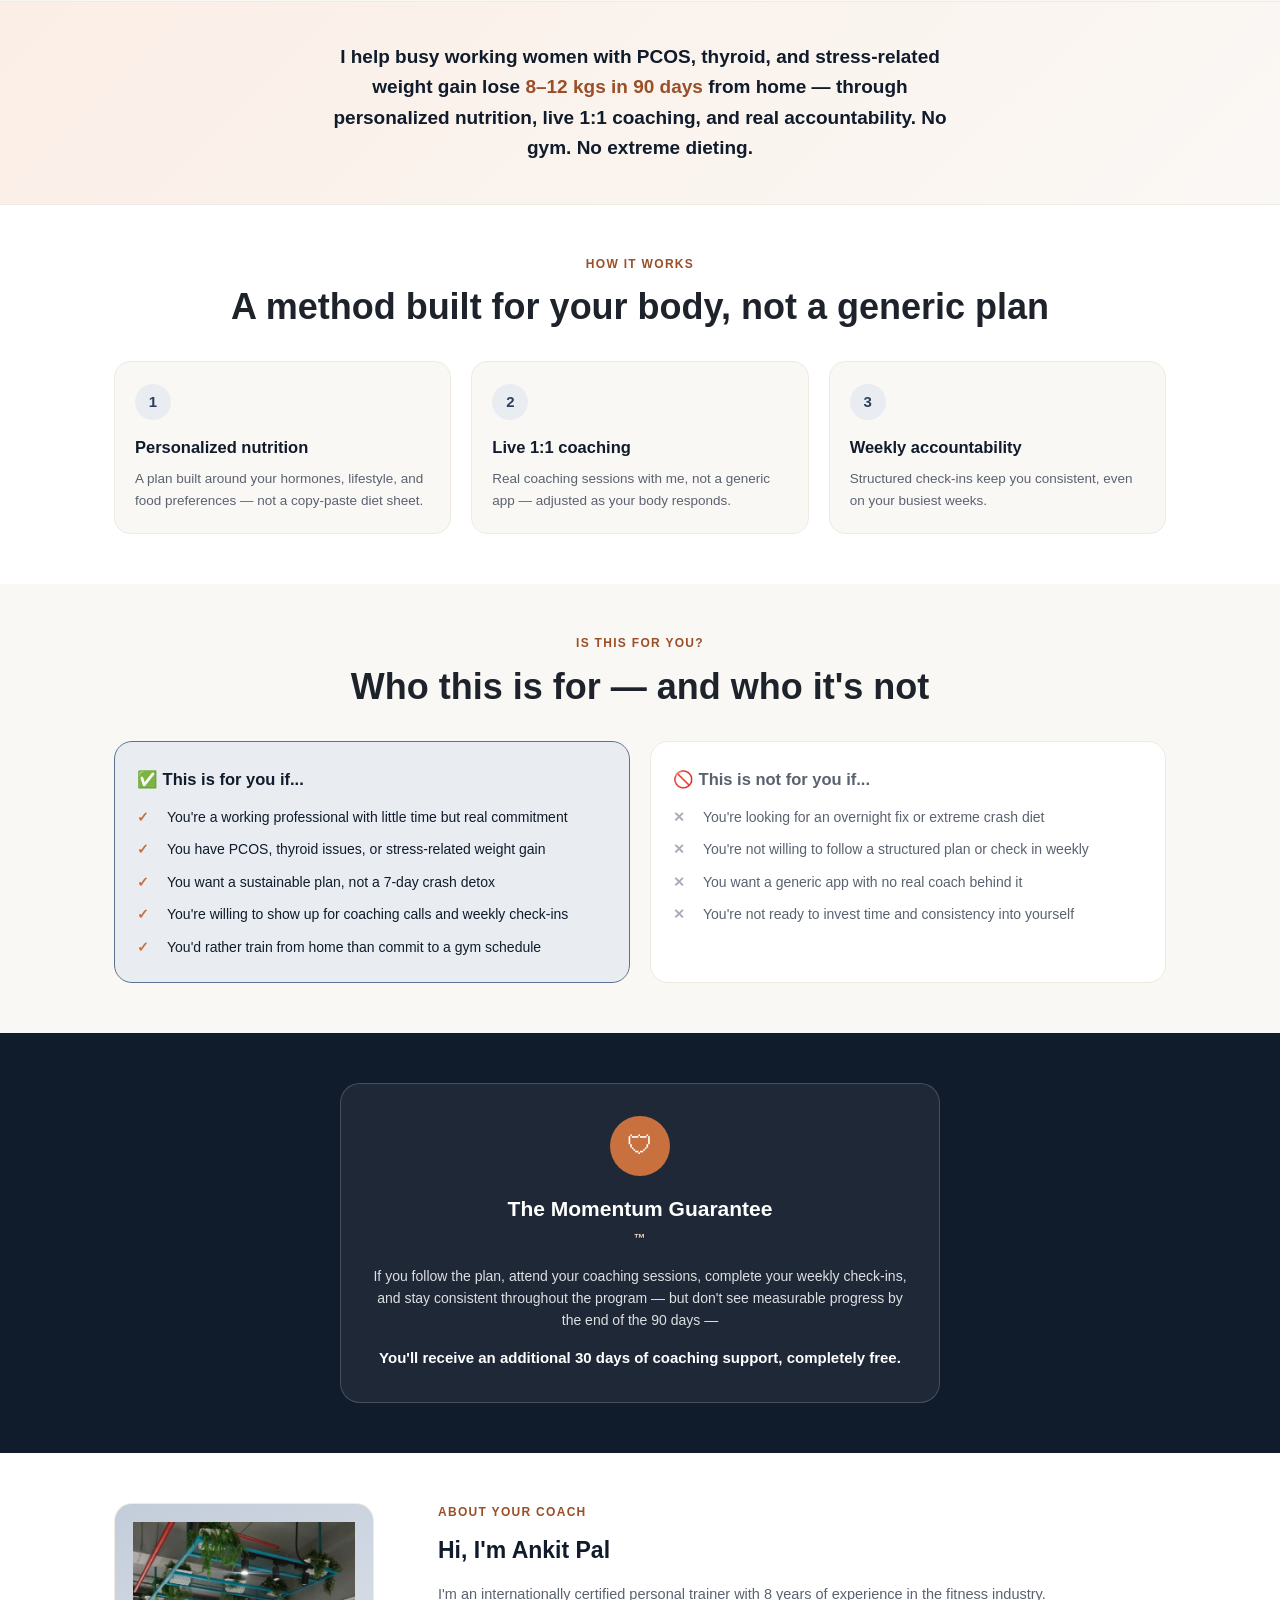
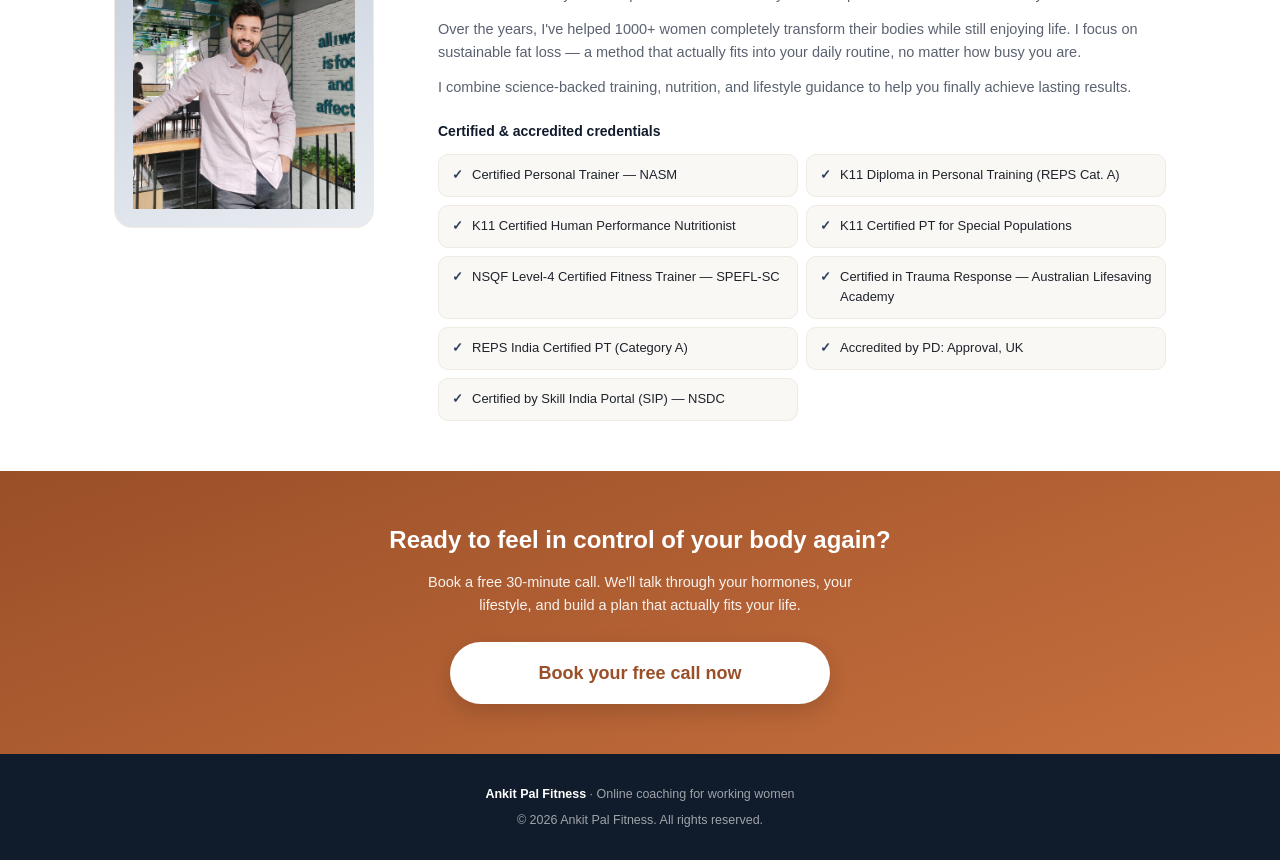
==== commit 83bda549: "new client photos added" ====
--- a/index.html
+++ b/index.html
@@ -158,7 +158,7 @@
       </div>
 
       <div class="transform-card">
-        <img class="transform-img" src="images/alyssa.jpg" loading="lazy" alt="Alyssa Transformation">
+        <img class="transform-img" src="images/Alyssa.jpg" loading="lazy" alt="Alyssa Transformation">
         <div class="transform-weights"><span class="before">Before: 60 Kg</span><span>After: 53 Kg</span></div>
         <div class="transform-info">
           <div class="headline">Alyssa — Lost 7 Kg in 12 Weeks &amp; Built Healthy Habits That Lasted</div>
@@ -170,7 +170,7 @@
       </div>
 
       <div class="transform-card">
-        <img class="transform-img" src="images/diane.jpg" loading="lazy" alt="Diane Transformation">
+        <img class="transform-img" src="images/Diane.jpg" loading="lazy" alt="Diane Transformation">
         <div class="transform-info">
           <div class="headline">Diane — Lost 12 Kg in 18 Weeks &amp; Finally Felt Comfortable in Her Own Skin</div>
           <div class="meta">Canada · Age 36 · Project Manager</div>
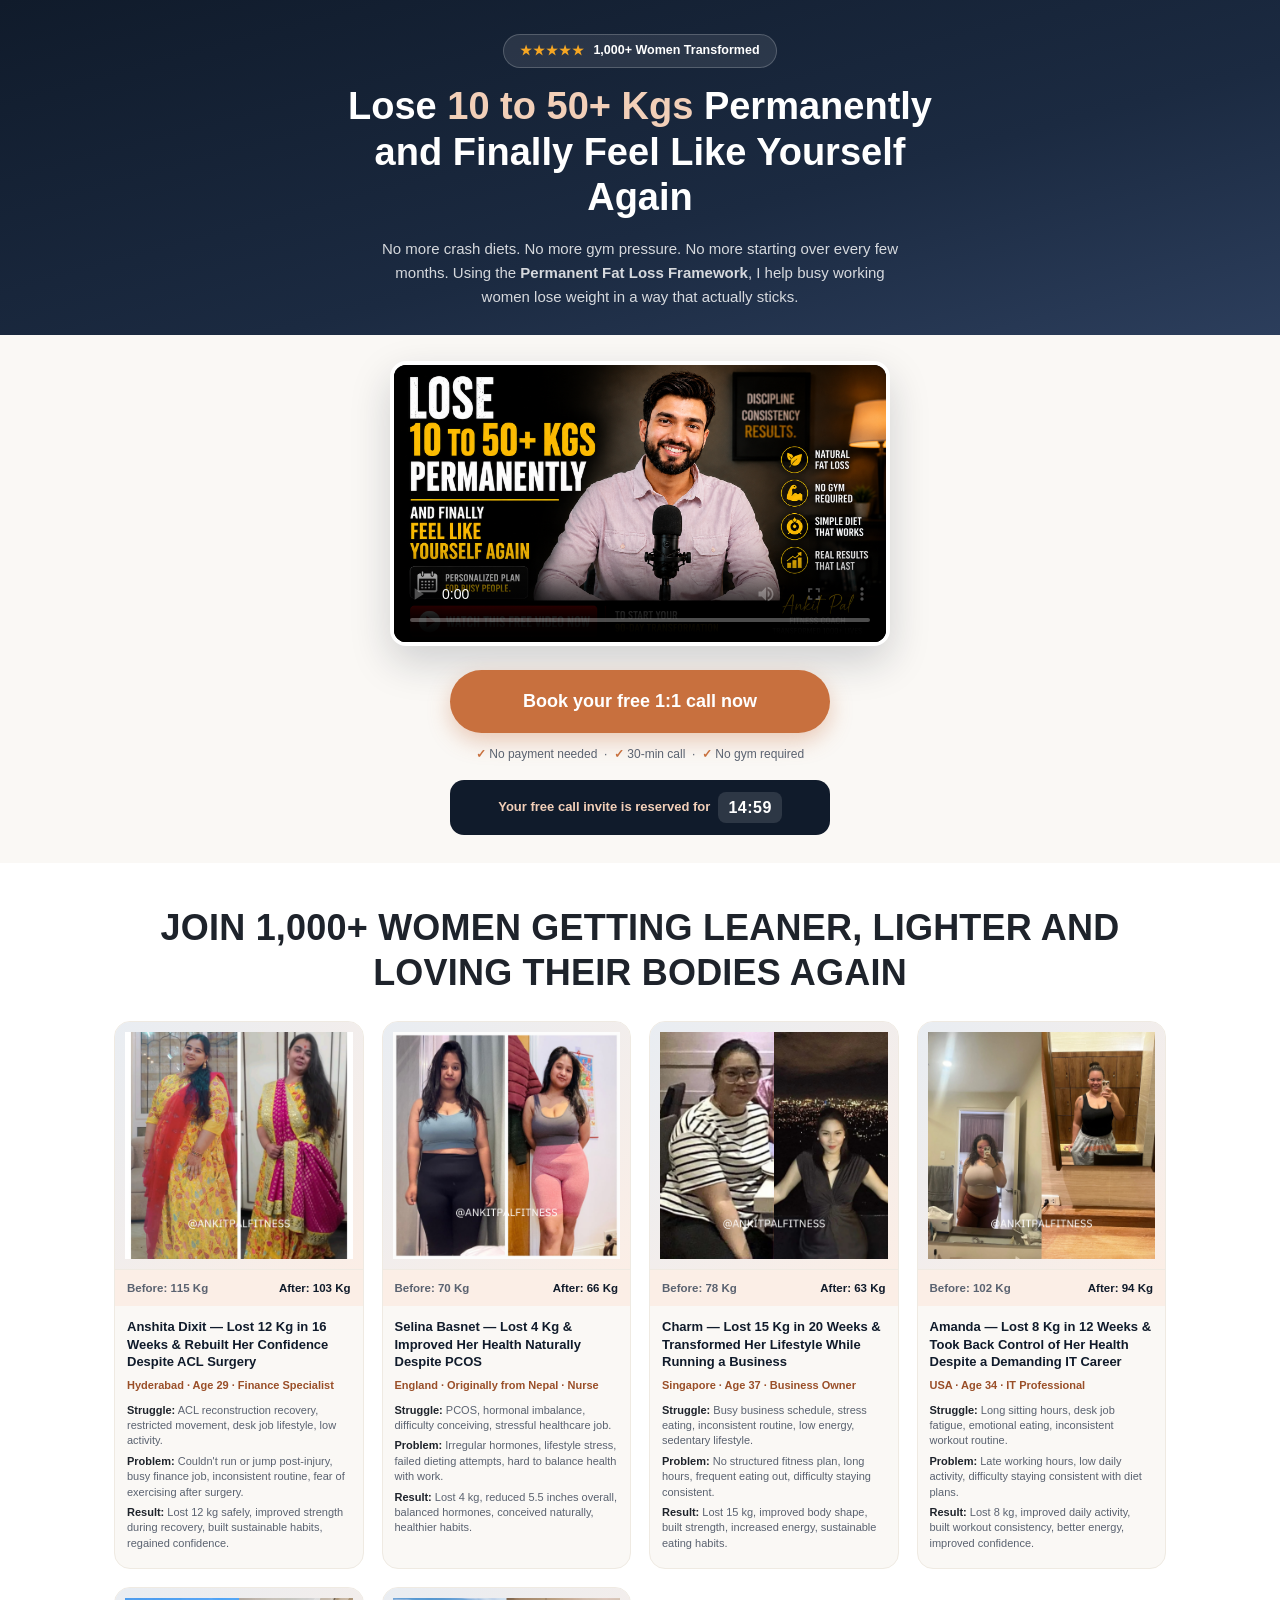
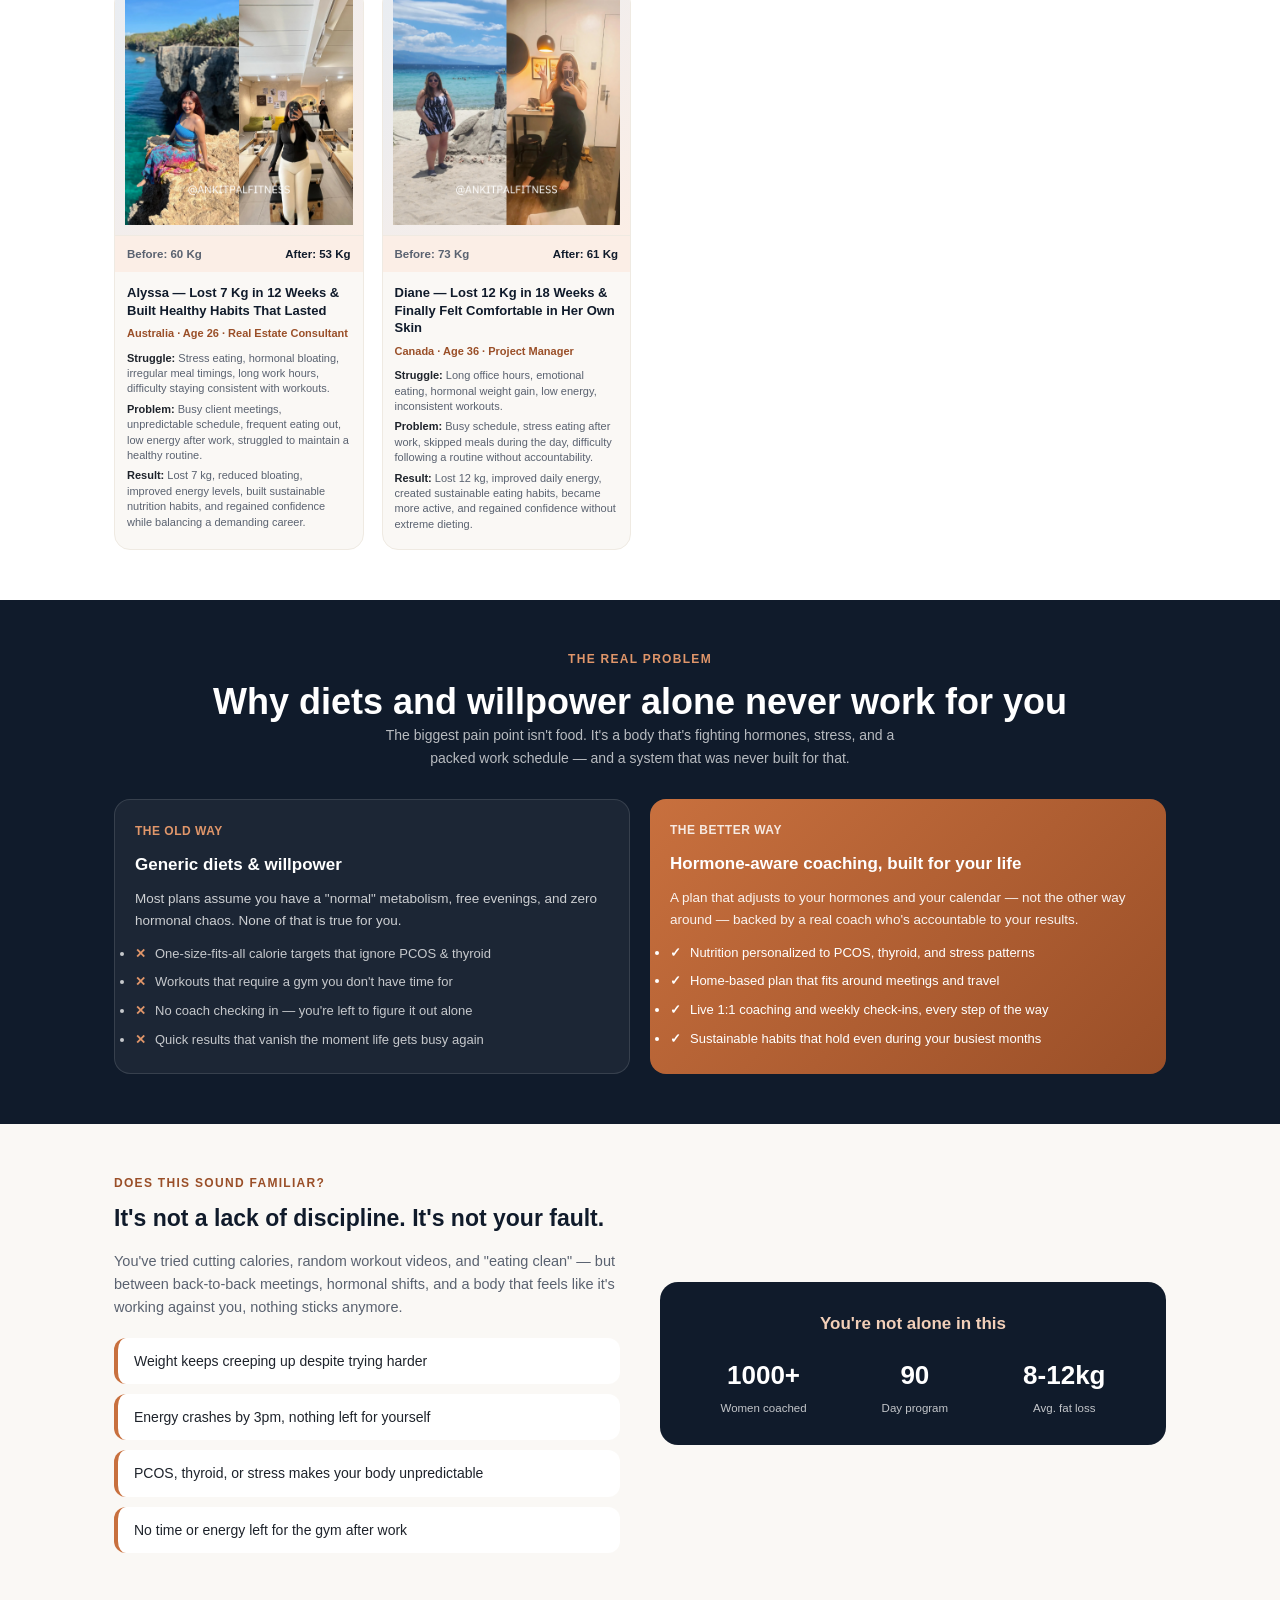
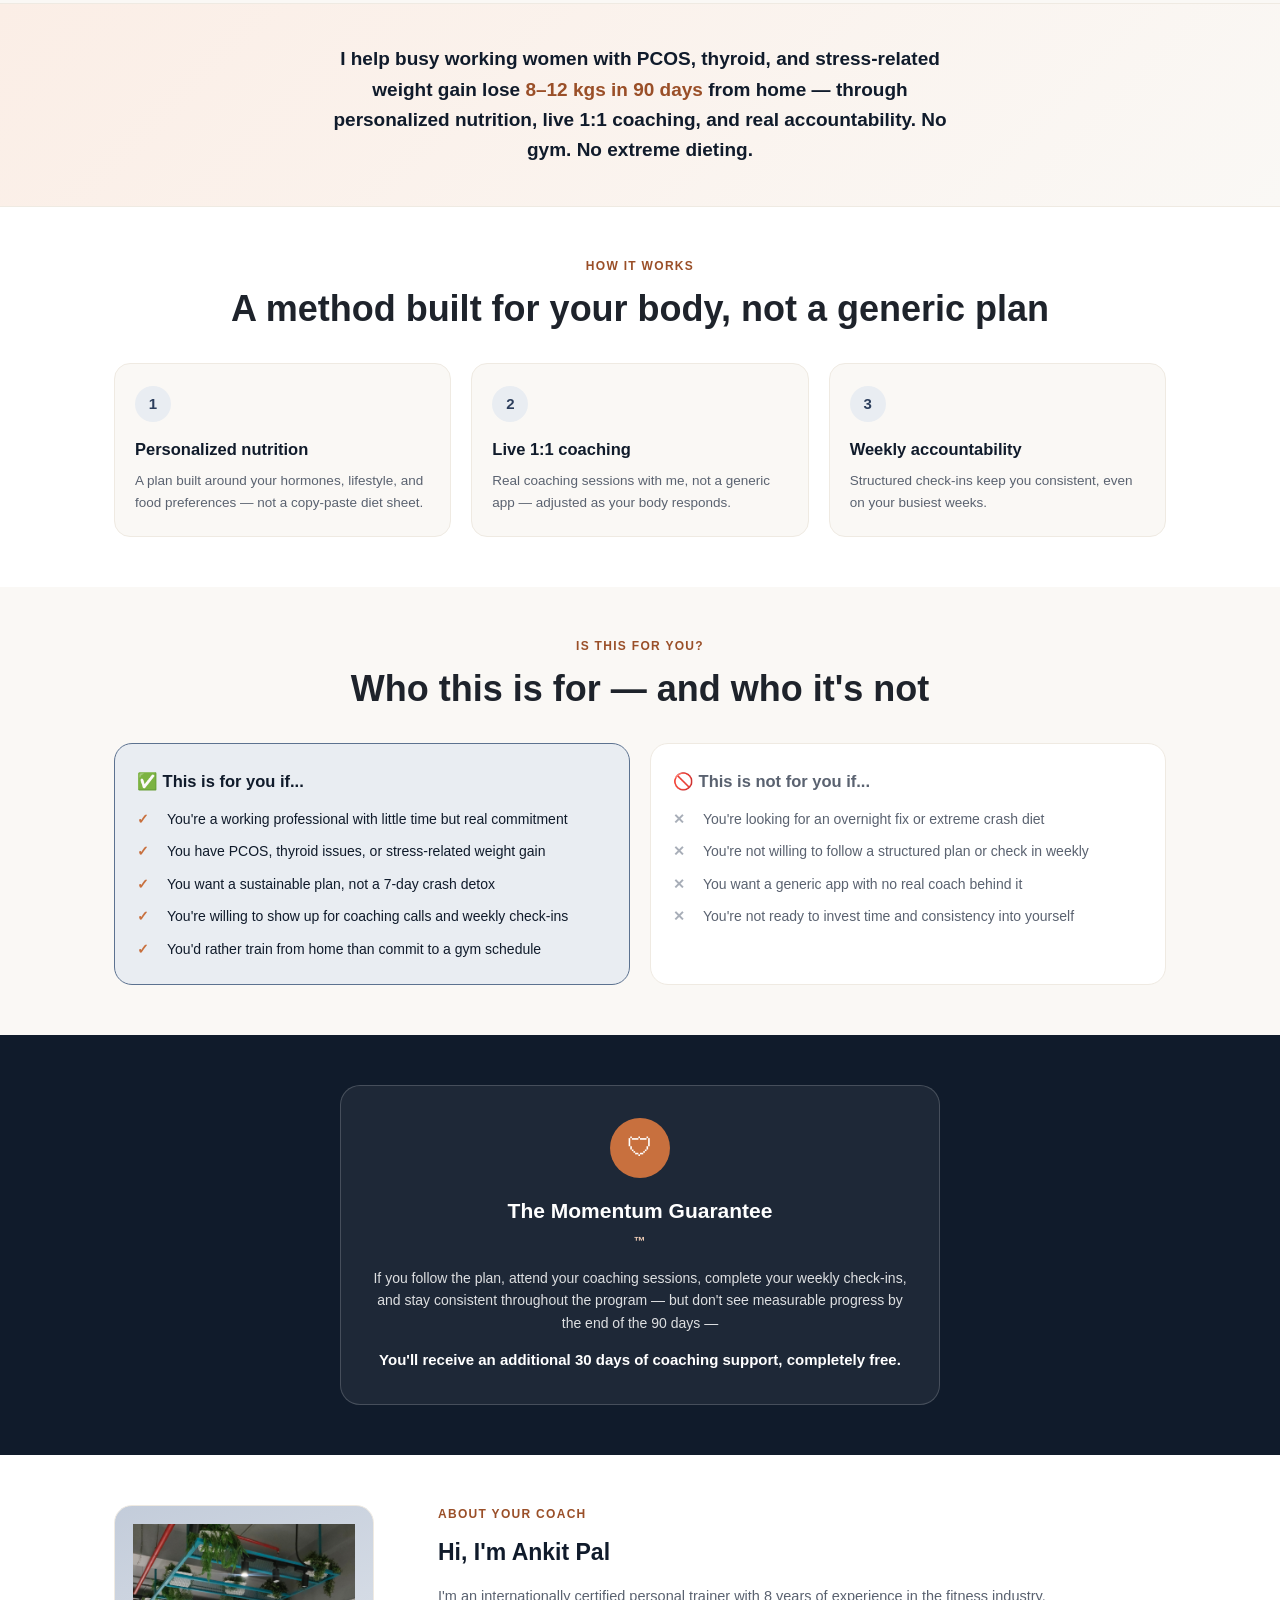
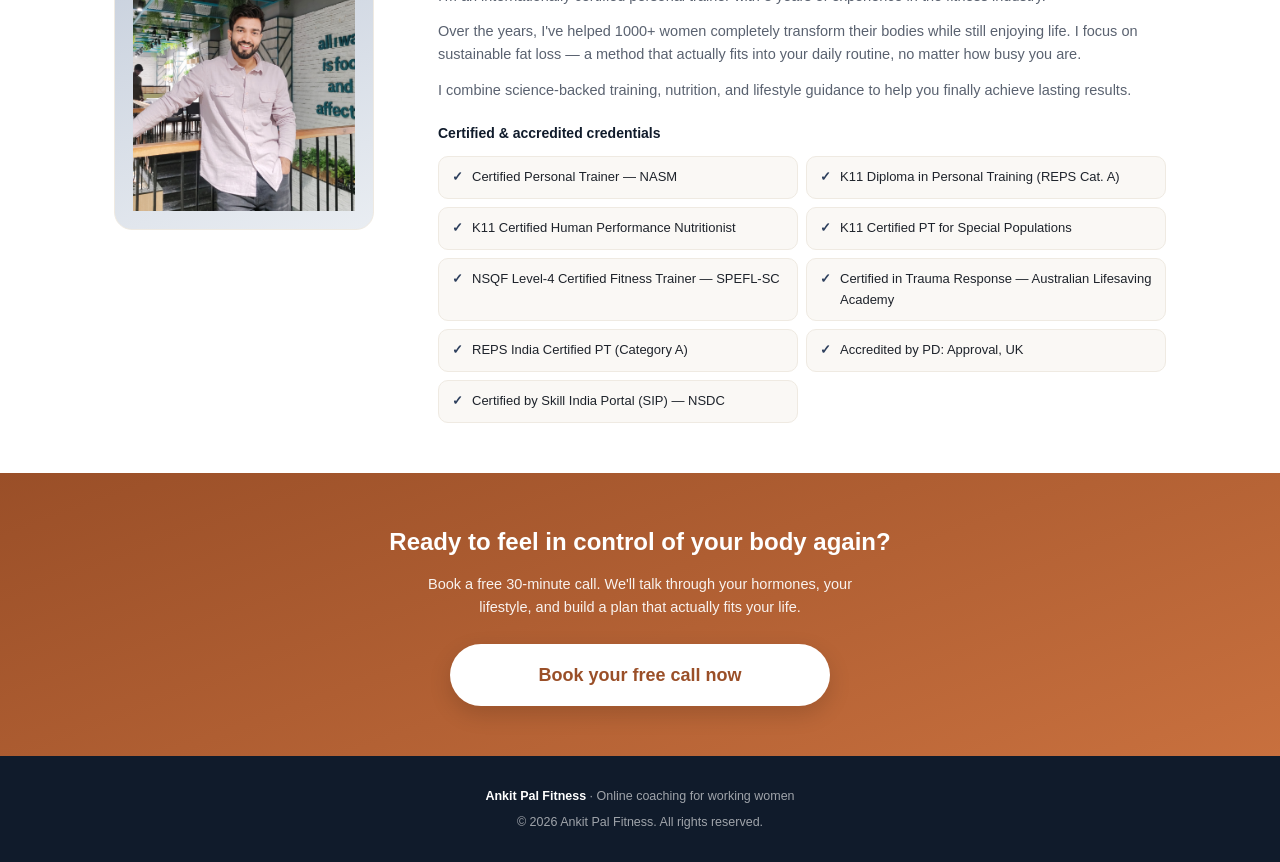
==== commit 177aa1e6: "Add before/after weights to Diane transformation card" ====
--- a/index.html
+++ b/index.html
@@ -171,6 +171,7 @@
 
       <div class="transform-card">
         <img class="transform-img" src="images/Diane.jpg" loading="lazy" alt="Diane Transformation">
+        <div class="transform-weights"><span class="before">Before: 73 Kg</span><span>After: 61 Kg</span></div>
         <div class="transform-info">
           <div class="headline">Diane — Lost 12 Kg in 18 Weeks &amp; Finally Felt Comfortable in Her Own Skin</div>
           <div class="meta">Canada · Age 36 · Project Manager</div>
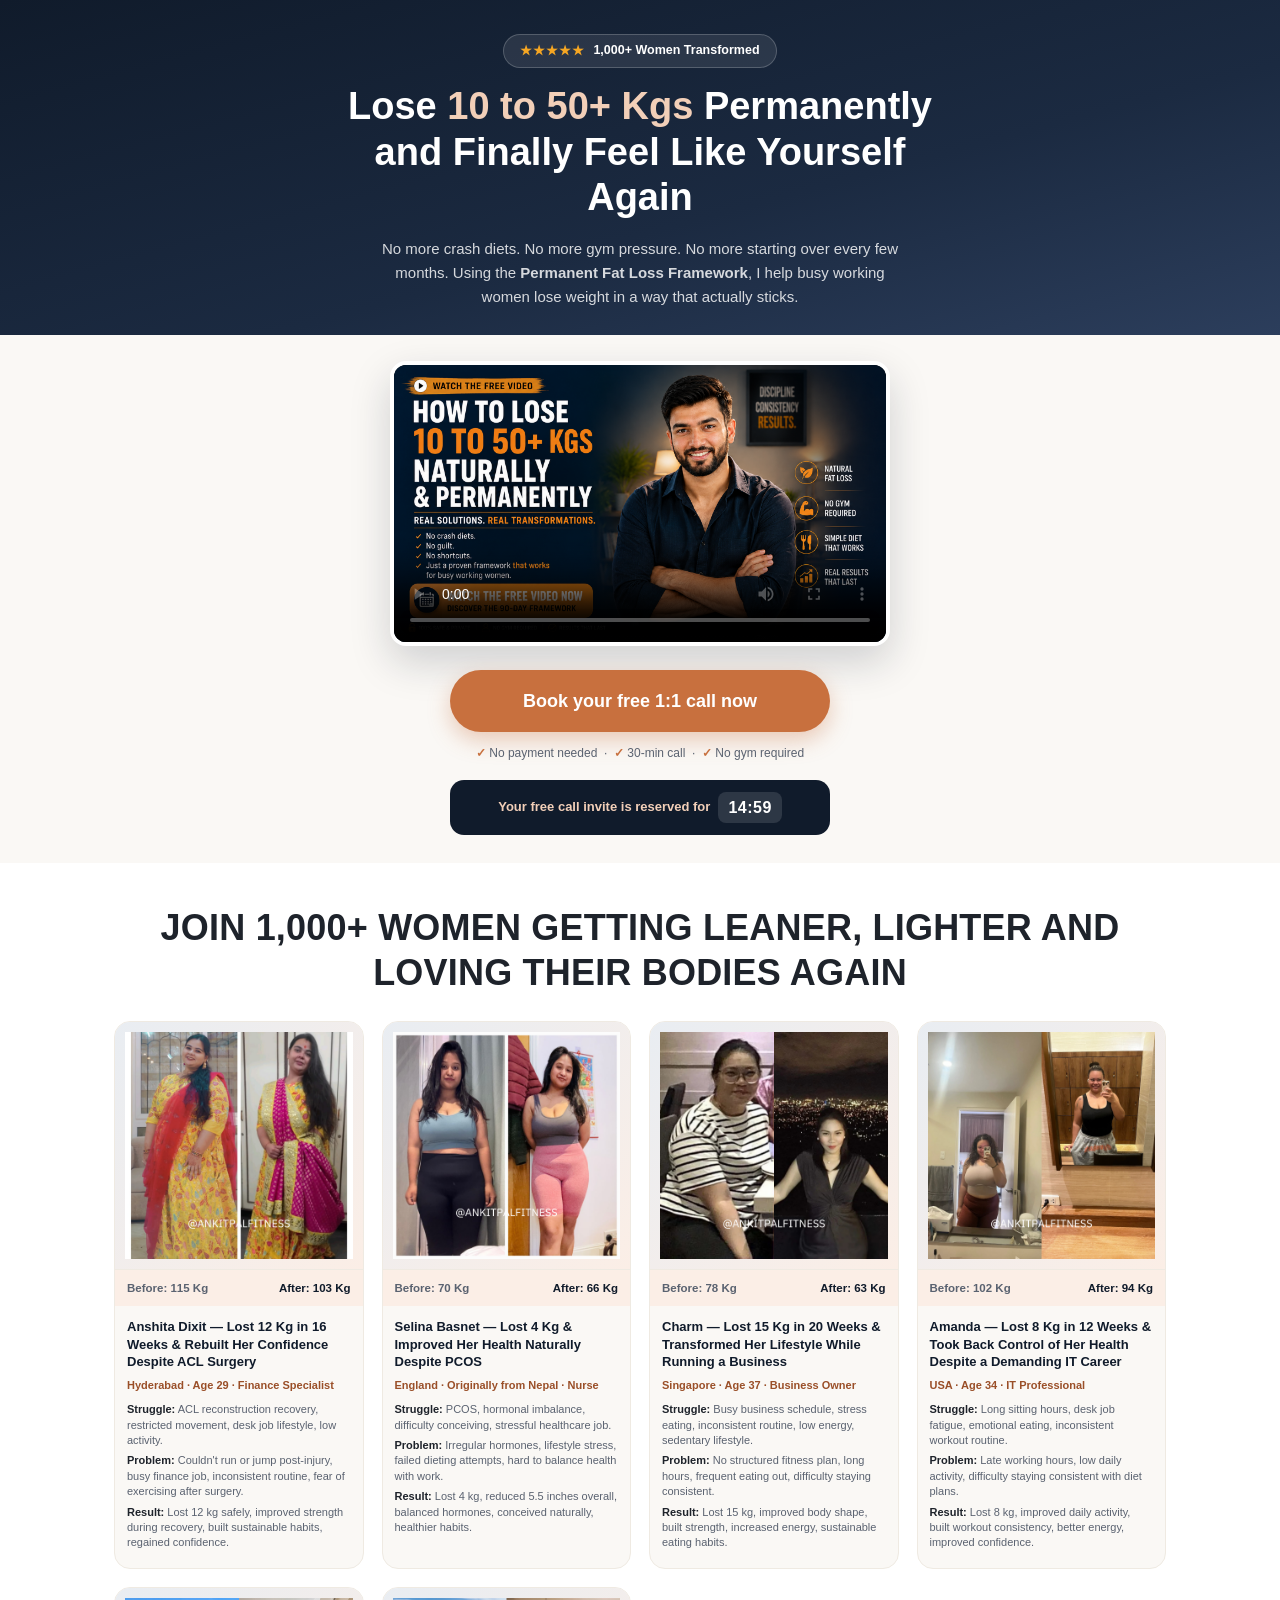
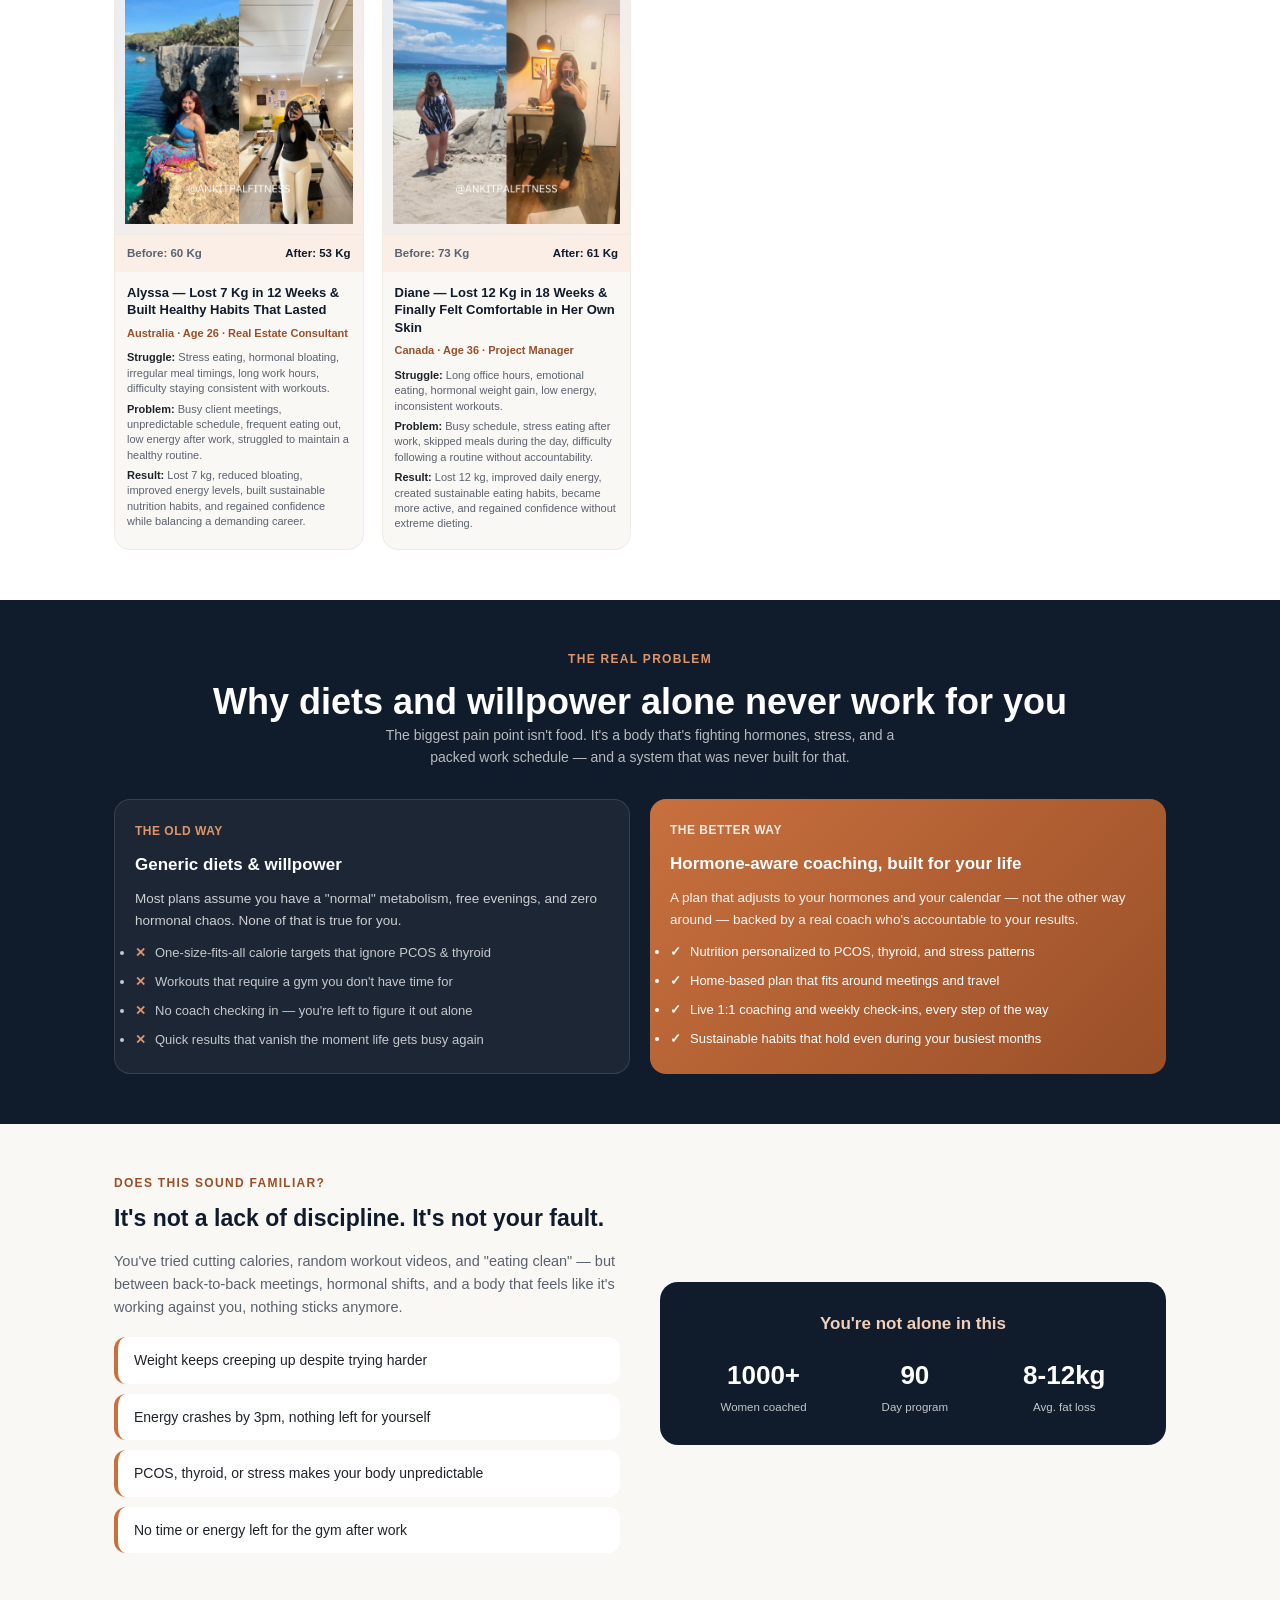
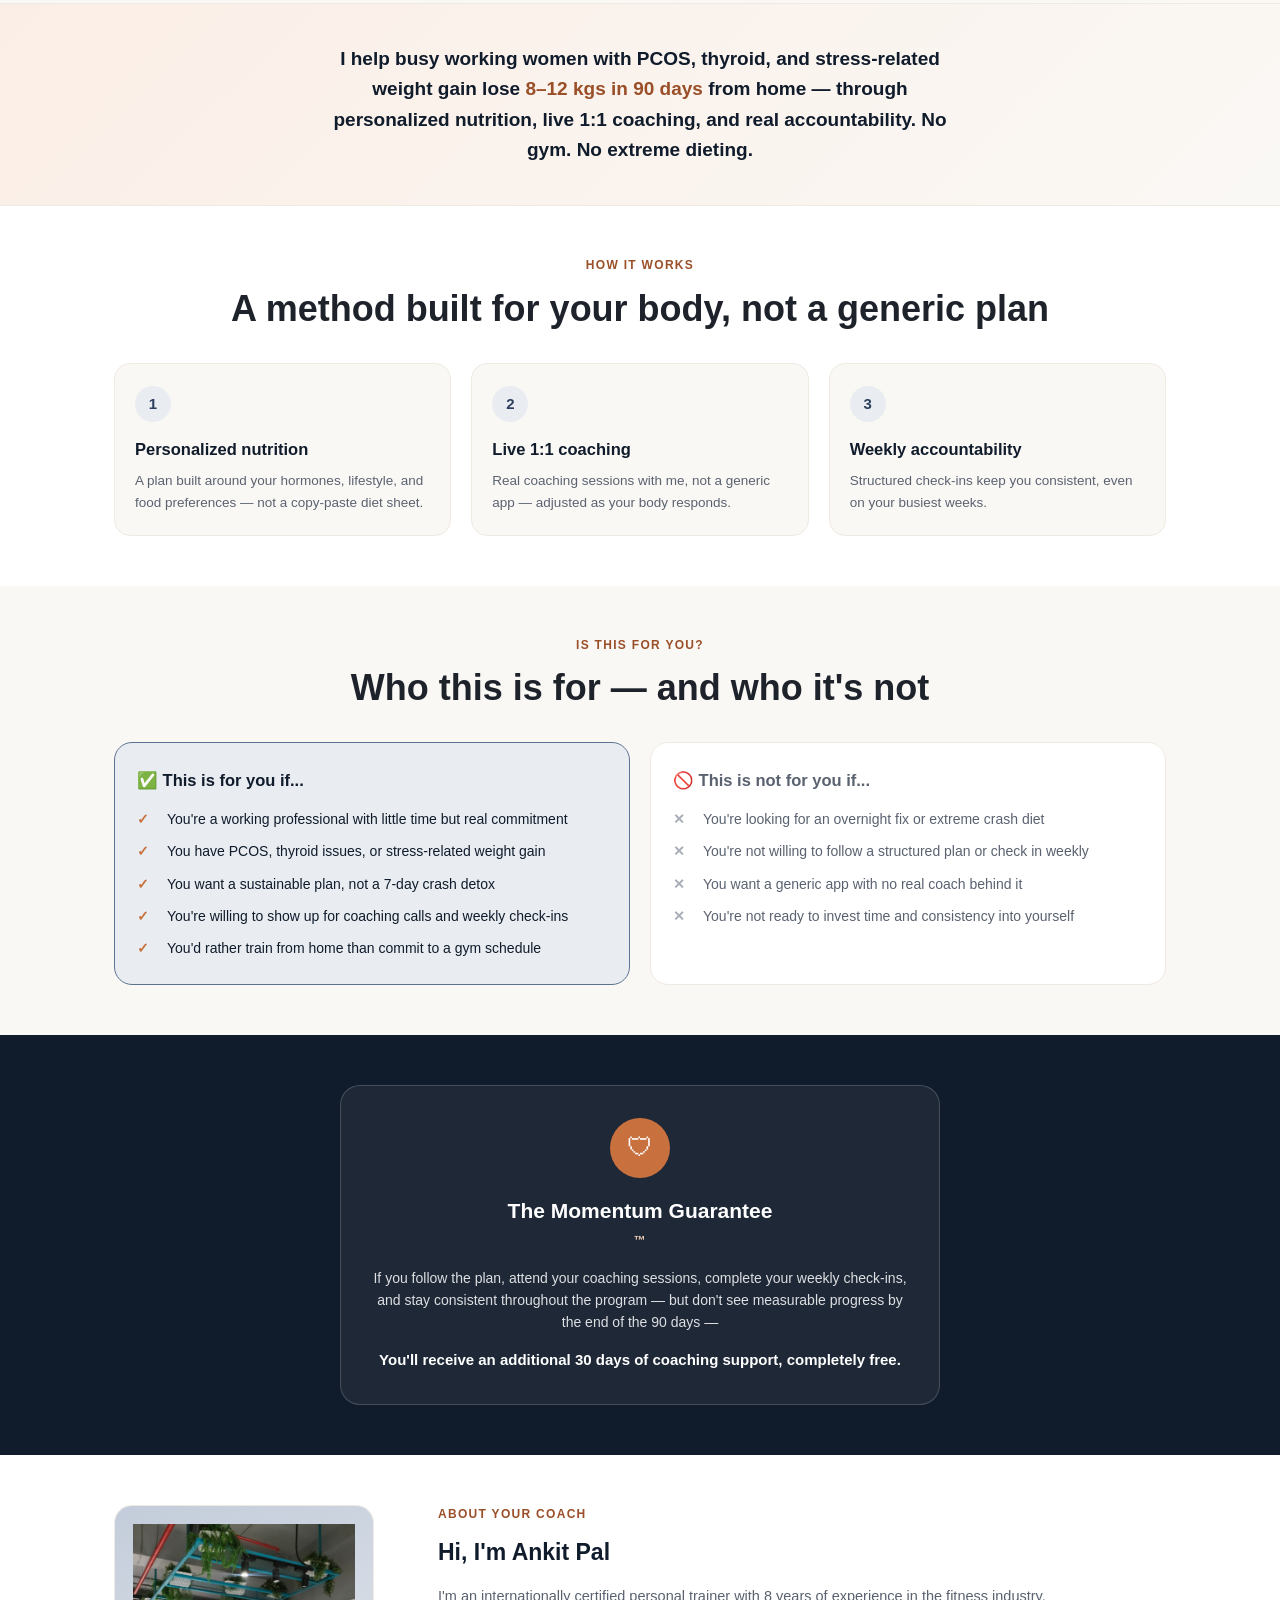
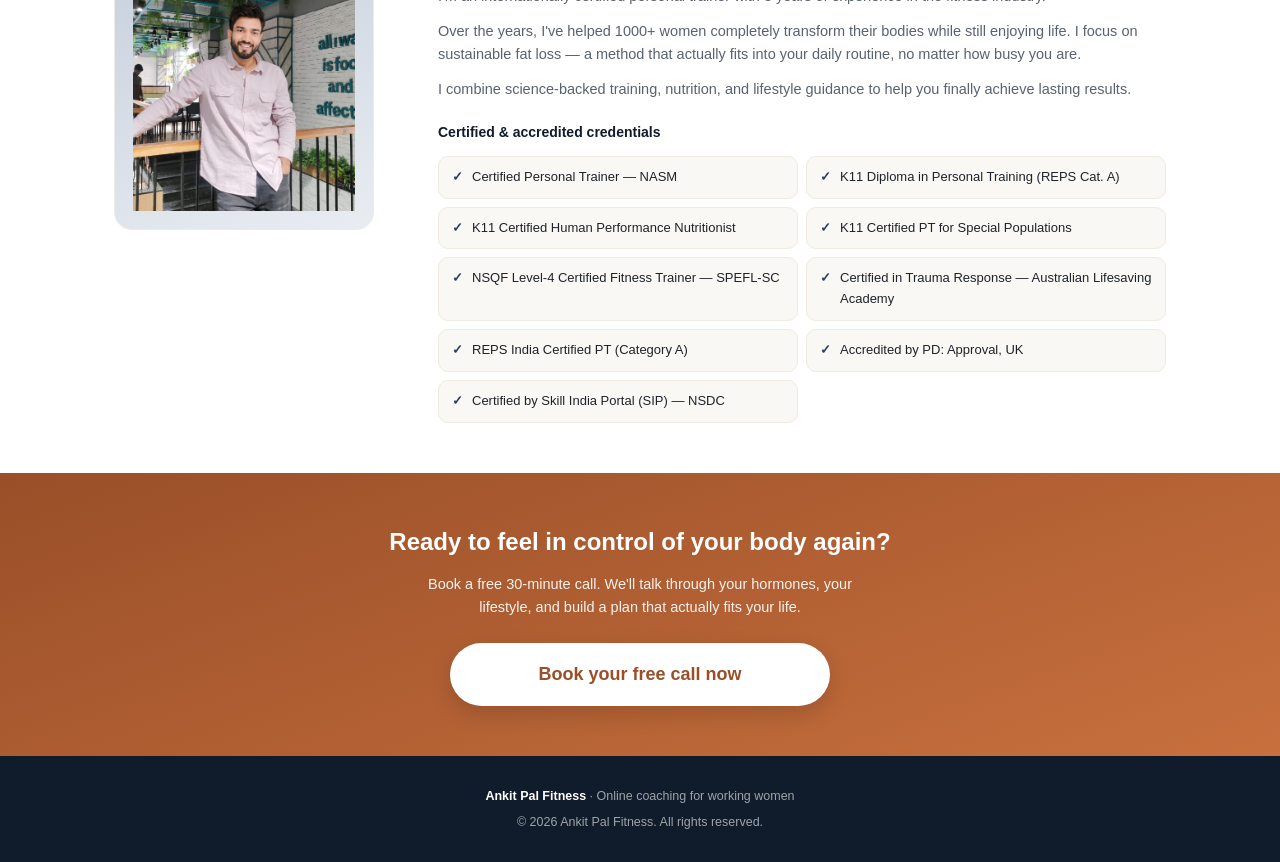
==== commit 588d5abd: "changed a new vsl thumnail" ====
--- a/index.html
+++ b/index.html
@@ -79,7 +79,7 @@
     playsinline
     preload="metadata"
     controlsList="nodownload"
-    poster="images/vsl-thumbnail.png">
+    poster="images/VSL thumnail for landing page.png">
     
     <source src="videos/vsl.mp4" type="video/mp4">
 
